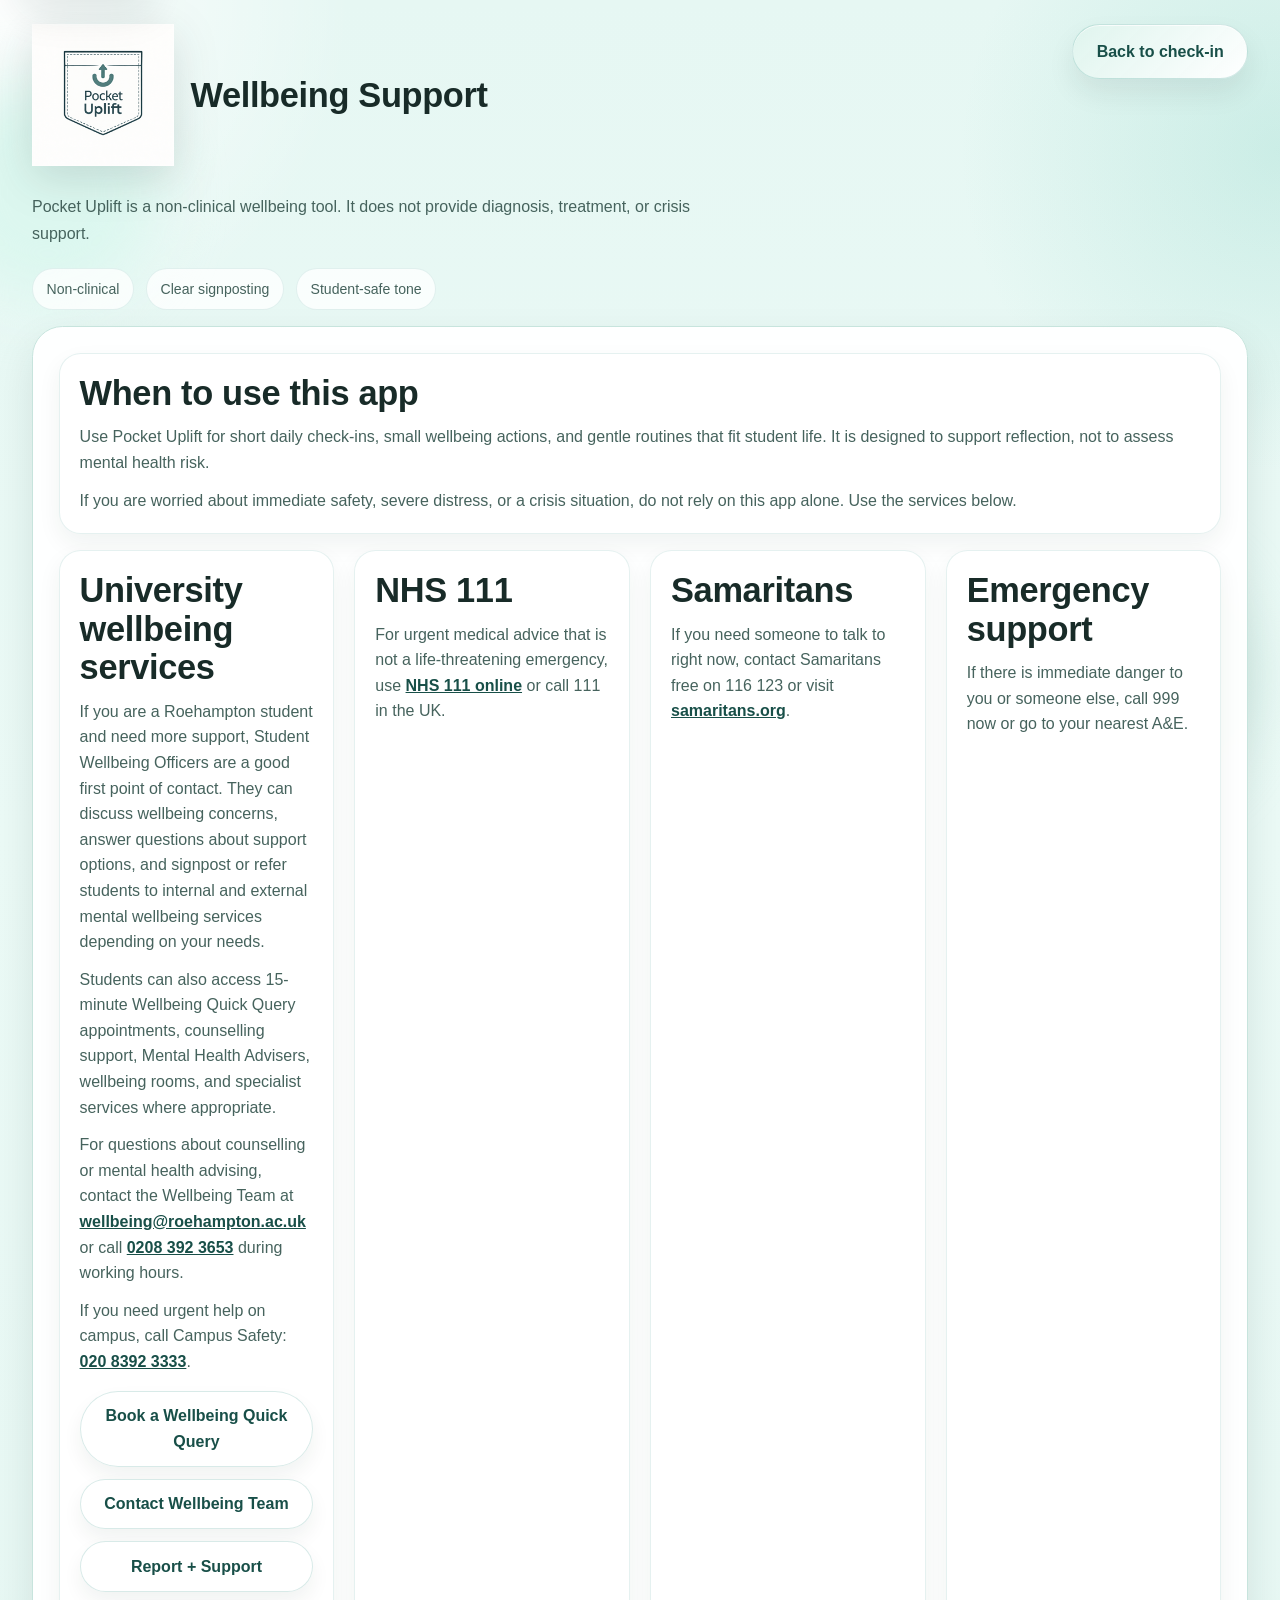
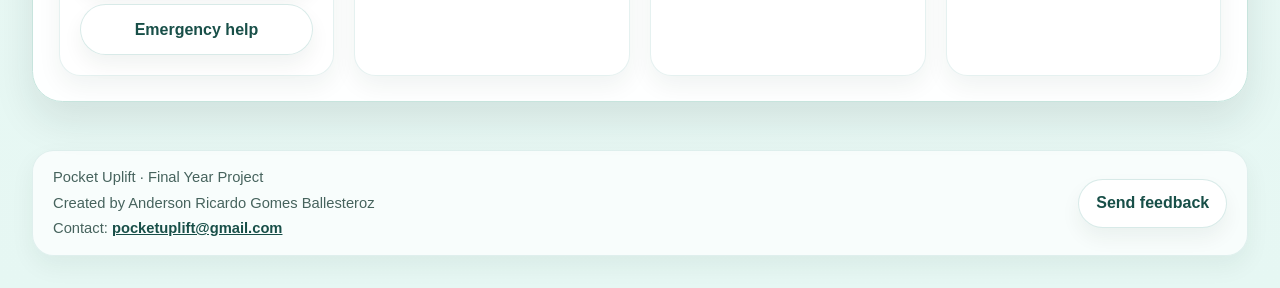
==== app/support.html @ 2a58235d "docs: replace wellbeing placeholder with roehampton support details" ====
<!doctype html>
<html lang="en">
  <head>
    <meta charset="utf-8" />
    <meta name="viewport" content="width=device-width, initial-scale=1" />
    <title>Support | Pocket Uplift</title>
    <link rel="icon" href="assets/icons/icon-192.png" sizes="192x192" />
    <link rel="apple-touch-icon" href="assets/icons/icon-192.png" />
    <link rel="manifest" href="../pwa/manifest.json" />
    <link rel="stylesheet" href="styles.css" />
  </head>
  <body class="support-page app-page">
    <a class="skip-link" href="#main-content">Skip to content</a>

    <header class="site-header site-header--support">
      <div class="header-copy">
        <div class="brand-lockup" aria-label="Pocket Uplift">
          <img
            class="brand-logo"
            src="assets/brand/pocket-uplift-logo.png"
            alt=""
            width="104"
            height="104"
          />
          <h1>Wellbeing Support</h1>
        </div>
        <p class="tagline">
          Pocket Uplift is a non-clinical wellbeing tool. It does not provide diagnosis, treatment,
          or crisis support.
        </p>
        <div class="hero-notes" aria-label="Support principles">
          <span class="hero-pill">Non-clinical</span>
          <span class="hero-pill">Clear signposting</span>
          <span class="hero-pill">Student-safe tone</span>
        </div>
      </div>
      <nav class="header-actions" aria-label="Primary">
        <a class="nav-link" href="index.html">Back to check-in</a>
      </nav>
    </header>

    <main id="main-content" class="page-shell">
      <section class="card support-stack">
        <article class="support-card">
          <h2>When to use this app</h2>
          <p>
            Use Pocket Uplift for short daily check-ins, small wellbeing actions, and gentle
            routines that fit student life. It is designed to support reflection, not to assess
            mental health risk.
          </p>
          <p>
            If you are worried about immediate safety, severe distress, or a crisis situation, do
            not rely on this app alone. Use the services below.
          </p>
        </article>

        <div class="support-layout">
          <article class="support-card">
            <h2>University wellbeing services</h2>
            <p>
              If you are a Roehampton student and need more support, Student Wellbeing Officers are
              a good first point of contact. They can discuss wellbeing concerns, answer questions
              about support options, and signpost or refer students to internal and external mental
              wellbeing services depending on your needs.
            </p>
            <p>
              Students can also access 15-minute Wellbeing Quick Query appointments, counselling
              support, Mental Health Advisers, wellbeing rooms, and specialist services where
              appropriate.
            </p>
            <p>
              For questions about counselling or mental health advising, contact the Wellbeing Team
              at
              <a class="inline-link" href="mailto:wellbeing@roehampton.ac.uk">wellbeing@roehampton.ac.uk</a>
              or call
              <a class="inline-link" href="tel:+442083923653">0208 392 3653</a>
              during working hours.
            </p>
            <p>
              If you need urgent help on campus, call Campus Safety:
              <a class="inline-link" href="tel:+442083923333">020 8392 3333</a>.
            </p>
            <div class="support-actions" aria-label="University wellbeing links">
              <a
                class="support-link"
                href="https://roehamptonprod.sharepoint.com/sites/portal/nest/university-life/Pages/student-support.aspx"
              >
                Book a Wellbeing Quick Query
              </a>
              <a
                class="support-link"
                href="mailto:wellbeing@roehampton.ac.uk?subject=Wellbeing%20support%20enquiry"
              >
                Contact Wellbeing Team
              </a>
              <a class="support-link" href="https://reportandsupport.roehampton.ac.uk/">
                Report + Support
              </a>
              <a class="support-link" href="tel:+442083923333">Emergency help</a>
            </div>
          </article>

          <article class="support-card">
            <h2>NHS 111</h2>
            <p>
              For urgent medical advice that is not a life-threatening emergency, use
              <a class="inline-link" href="https://111.nhs.uk">NHS 111 online</a>
              or call 111 in the UK.
            </p>
          </article>

          <article class="support-card">
            <h2>Samaritans</h2>
            <p>
              If you need someone to talk to right now, contact Samaritans free on 116 123 or visit
              <a class="inline-link" href="https://www.samaritans.org">samaritans.org</a>.
            </p>
          </article>

          <article class="support-card">
            <h2>Emergency support</h2>
            <p>
              If there is immediate danger to you or someone else, call 999 now or go to your
              nearest A&amp;E.
            </p>
          </article>
        </div>
      </section>
    </main>

    <footer class="site-footer page-shell">
      <div class="site-footer__content">
        <div class="site-footer__copy">
          <p>Pocket Uplift · Final Year Project</p>
          <p>Created by Anderson Ricardo Gomes Ballesteroz</p>
          <p>Contact: <a class="inline-link" href="mailto:pocketuplift@gmail.com">pocketuplift@gmail.com</a></p>
        </div>
        <a
          class="footer-link"
          href="mailto:pocketuplift@gmail.com?subject=Pocket%20Uplift%20Feedback"
        >
          Send feedback
        </a>
      </div>
    </footer>

    <script src="storage.js"></script>
    <script>
      (function applyStoredSettings() {
        const settings = window.appStorage.loadSettings();
        document.body.classList.toggle("high-contrast", Boolean(settings.highContrast));
        document.body.classList.toggle("dyslexia-font", Boolean(settings.dyslexiaFont));
      })();
    </script>
  </body>
</html>
---- app/styles.css ----
:root {
  color-scheme: light;
  --color-ink-950: #182b28;
  --color-ink-800: #24403b;
  --color-ink-700: #46635d;
  --color-ink-500: #607771;
  --color-sand-050: #e6f7f3;
  --color-sand-100: #eefbf8;
  --color-sand-200: #dbf1eb;
  --color-sage-100: #f4fcfa;
  --color-sage-200: #dcf3ed;
  --color-sage-300: #c8e7df;
  --color-brand-500: #2a8c80;
  --color-brand-600: #216f65;
  --color-brand-700: #184f48;
  --color-brand-300: #69c8b6;
  --color-contrast: #0d3ca6;
  --color-white: #ffffff;
  --surface-page:
    radial-gradient(circle at 0% 0%, rgba(255, 255, 255, 0.92) 0, transparent 22rem),
    radial-gradient(circle at 100% 8%, rgba(105, 200, 182, 0.22) 0, transparent 20rem),
    linear-gradient(180deg, #e6f7f3 0%, #ebfaf6 44%, #e6f7f3 100%);
  --surface-card: rgba(255, 255, 255, 0.95);
  --surface-card-strong: rgba(255, 255, 255, 1);
  --surface-card-soft: rgba(244, 252, 249, 0.98);
  --surface-accent: linear-gradient(145deg, rgba(232, 249, 244, 0.98), rgba(255, 255, 255, 0.96));
  --border-subtle: #c7e4dd;
  --border-strong: rgba(42, 140, 128, 0.3);
  --shadow-sm: 0 10px 24px rgba(24, 43, 40, 0.06);
  --shadow-md: 0 18px 40px rgba(24, 43, 40, 0.1);
  --shadow-lg: 0 26px 60px rgba(24, 43, 40, 0.14);
  --radius-sm: 1rem;
  --radius-md: 1.35rem;
  --radius-lg: 1.9rem;
  --radius-pill: 999px;
  --space-1: 0.25rem;
  --space-2: 0.5rem;
  --space-3: 0.75rem;
  --space-4: 1rem;
  --space-5: 1.25rem;
  --space-6: 1.5rem;
  --space-7: 1.75rem;
  --space-8: 2rem;
  --space-9: 2.5rem;
  --space-10: 3rem;
  --font-body: "Aptos", "Segoe UI", sans-serif;
  --font-display: "Aptos", "Segoe UI", sans-serif;
  --font-size-body: 1rem;
  --font-size-small: 0.92rem;
  --font-size-label: 0.8rem;
  --line-body: 1.6;
  --container: 76rem;
}

* {
  box-sizing: border-box;
}

html {
  scroll-behavior: smooth;
}

body {
  margin: 0;
  min-height: 100vh;
  color: var(--color-ink-950);
  font-family: var(--font-body);
  font-size: var(--font-size-body);
  line-height: var(--line-body);
  background: var(--surface-page);
  -webkit-font-smoothing: antialiased;
  text-rendering: optimizeLegibility;
}

body::before,
body::after {
  content: "";
  position: fixed;
  inset: auto;
  pointer-events: none;
  z-index: -1;
  border-radius: 999px;
  filter: blur(30px);
}

body::before {
  top: 5rem;
  left: -4rem;
  width: 14rem;
  height: 14rem;
  background: rgba(219, 247, 239, 0.96);
}

body::after {
  right: 2rem;
  bottom: 6rem;
  width: 16rem;
  height: 16rem;
  background: rgba(200, 231, 223, 0.84);
}

body.high-contrast {
  --color-ink-950: #101010;
  --color-ink-800: #202020;
  --color-ink-700: #2f2f2f;
  --color-ink-500: #3f3f3f;
  --color-sand-050: #ffffff;
  --color-sand-100: #ffffff;
  --color-sand-200: #f2f2f2;
  --color-sage-100: #ffffff;
  --color-sage-200: #f4f4f4;
  --color-sage-300: #eaeaea;
  --color-brand-500: #0037b3;
  --color-brand-600: #002a85;
  --color-brand-700: #001c57;
  --surface-page: #ffffff;
  --surface-card: #ffffff;
  --surface-card-strong: #ffffff;
  --surface-card-soft: #ffffff;
  --surface-accent: #ffffff;
  --border-subtle: #131313;
  --border-strong: #131313;
  --shadow-sm: none;
  --shadow-md: none;
  --shadow-lg: none;
}

body.dyslexia-font {
  --font-body: Verdana, Arial, sans-serif;
  --font-display: Verdana, Arial, sans-serif;
}

body.support-page .page-shell {
  max-width: 82rem;
}

a,
button,
input {
  font: inherit;
}

a {
  color: var(--color-brand-700);
}

button {
  cursor: pointer;
}

:focus-visible {
  outline: 3px solid rgba(13, 60, 166, 0.38);
  outline-offset: 3px;
}

.sr-only {
  position: absolute;
  width: 1px;
  height: 1px;
  padding: 0;
  margin: -1px;
  overflow: hidden;
  clip: rect(0, 0, 0, 0);
  white-space: nowrap;
  border: 0;
}

.skip-link {
  position: absolute;
  left: var(--space-4);
  top: -3.5rem;
  padding: 0.8rem 1.1rem;
  border-radius: var(--radius-pill);
  background: var(--surface-card-strong);
  box-shadow: var(--shadow-md);
  z-index: 20;
}

.skip-link:focus {
  top: var(--space-4);
}

.site-header,
.page-shell {
  width: min(calc(100% - 2rem), var(--container));
  margin: 0 auto;
}

.site-header {
  display: grid;
  grid-template-columns: minmax(0, 1.3fr) auto;
  gap: var(--space-8);
  align-items: start;
  padding: var(--space-6) 0 var(--space-4);
}

.site-header--app,
.site-header--support {
  position: relative;
}

.header-copy {
  max-width: 44rem;
}

.brand-lockup {
  display: inline-flex;
  align-items: center;
  gap: var(--space-4);
  margin-bottom: var(--space-3);
}

.brand-logo {
  width: 4.25rem;
  height: 4.25rem;
  flex: 0 0 auto;
  object-fit: contain;
  filter: drop-shadow(0 12px 22px rgba(24, 43, 40, 0.14));
}

.brand-copy {
  display: grid;
  gap: var(--space-1);
}

.brand-name {
  margin: 0;
  color: var(--color-ink-950);
  font-family: var(--font-display);
  font-size: 1.3rem;
  font-weight: 600;
  line-height: 1.05;
  letter-spacing: -0.01em;
}

.header-actions {
  display: flex;
  flex-wrap: wrap;
  gap: var(--space-3);
  justify-content: flex-end;
}

.hero-notes {
  display: flex;
  flex-wrap: wrap;
  gap: var(--space-3);
  margin-top: var(--space-5);
}

.hero-pill {
  display: inline-flex;
  align-items: center;
  min-height: 2.5rem;
  padding: 0.55rem 0.85rem;
  border-radius: var(--radius-pill);
  border: 1px solid rgba(42, 140, 128, 0.12);
  background: rgba(255, 255, 255, 0.76);
  color: var(--color-ink-700);
  font-size: 0.88rem;
  cursor: default;
}

.nav-link,
.button-primary,
.button-secondary,
.feedback-button,
.context-card {
  border-radius: var(--radius-pill);
  transition:
    transform 140ms ease,
    box-shadow 180ms ease,
    border-color 180ms ease,
    background-color 180ms ease,
    color 180ms ease;
}

.nav-link {
  display: inline-flex;
  align-items: center;
  justify-content: center;
  min-height: 3.25rem;
  padding: 0.85rem 1.45rem;
  border: 1px solid rgba(42, 140, 128, 0.2);
  background: linear-gradient(135deg, rgba(223, 244, 237, 0.95), rgba(255, 255, 255, 0.98));
  color: var(--color-brand-700);
  text-decoration: none;
  box-shadow:
    0 14px 28px rgba(24, 43, 40, 0.08),
    inset 0 1px 0 rgba(255, 255, 255, 0.72);
  backdrop-filter: blur(12px);
  font-weight: 600;
  white-space: nowrap;
}

.nav-link:hover {
  border-color: rgba(42, 140, 128, 0.38);
  background: linear-gradient(135deg, rgba(232, 249, 244, 1), rgba(255, 255, 255, 1));
  transform: translateY(-1px);
}

.page-shell {
  padding-bottom: var(--space-10);
}

.site-footer {
  padding-bottom: var(--space-8);
}

.site-footer__content {
  display: flex;
  flex-wrap: wrap;
  align-items: center;
  justify-content: space-between;
  gap: var(--space-4);
  padding: var(--space-4) var(--space-5);
  border: 1px solid rgba(42, 140, 128, 0.12);
  border-radius: var(--radius-md);
  background: rgba(255, 255, 255, 0.72);
  color: var(--color-ink-700);
  box-shadow: var(--shadow-sm);
}

.site-footer__copy {
  display: grid;
  gap: var(--space-1);
}

.site-footer__copy p {
  margin: 0;
  font-size: 0.92rem;
  line-height: 1.45;
}

.footer-link {
  display: inline-flex;
  align-items: center;
  justify-content: center;
  min-height: 2.8rem;
  padding: 0.68rem 1.05rem;
  border: 1px solid rgba(42, 140, 128, 0.18);
  border-radius: var(--radius-pill);
  background: rgba(255, 255, 255, 0.9);
  color: var(--color-brand-700);
  text-decoration: none;
  font-weight: 600;
  box-shadow: 0 10px 20px rgba(24, 43, 40, 0.06);
  transition:
    transform 140ms ease,
    box-shadow 180ms ease,
    border-color 180ms ease,
    background-color 180ms ease;
}

.footer-link:hover {
  transform: translateY(-1px);
  border-color: rgba(42, 140, 128, 0.3);
  background: rgba(255, 255, 255, 0.98);
  box-shadow: 0 12px 24px rgba(24, 43, 40, 0.08);
}

.layout {
  display: grid;
  gap: var(--space-6);
  grid-template-columns: minmax(0, 1.08fr) minmax(22rem, 0.92fr);
  align-items: start;
}

.card {
  position: relative;
  overflow: hidden;
  background: var(--surface-card);
  border: 1px solid var(--border-subtle);
  border-radius: var(--radius-lg);
  box-shadow: var(--shadow-md);
  backdrop-filter: blur(18px);
  padding: 1.6rem;
}

.card::before {
  content: "";
  position: absolute;
  inset: 0 0 auto 0;
  height: 1px;
  background: linear-gradient(90deg, transparent, rgba(255, 255, 255, 0.85), transparent);
}

.card-hero {
  margin-bottom: var(--space-5);
  background: linear-gradient(
      135deg,
      rgba(255, 255, 255, 0.96),
      rgba(242, 252, 249, 0.98)
      ),
    linear-gradient(145deg, rgba(221, 247, 239, 0.98), rgba(255, 255, 255, 0.42));
}

.intro-card {
  display: grid;
  grid-template-columns: minmax(0, 1fr) minmax(16rem, 20rem);
  gap: var(--space-6);
  align-items: center;
}

.card-checkin {
  grid-row: span 2;
  background: linear-gradient(180deg, rgba(255, 255, 255, 0.98), rgba(241, 251, 248, 0.95));
}

.card-results {
  background: linear-gradient(180deg, rgba(255, 255, 255, 0.99), rgba(239, 250, 246, 0.95));
}

.card-progress {
  background: linear-gradient(180deg, rgba(250, 253, 252, 0.98), rgba(236, 248, 244, 0.95));
}

.settings-panel {
  display: grid;
  gap: var(--space-3);
}

.eyebrow,
.section-kicker {
  margin: 0 0 var(--space-3);
  font-size: 0.76rem;
  font-weight: 700;
  letter-spacing: 0.14em;
  text-transform: uppercase;
  color: var(--color-ink-500);
}

.brand-copy .eyebrow {
  margin-bottom: 0;
}

h1,
h2,
h3 {
  margin: 0;
  color: var(--color-ink-950);
  font-family: var(--font-display);
  font-weight: 600;
  letter-spacing: -0.01em;
}

h1 {
  max-width: 13ch;
  font-size: clamp(2.45rem, 5vw, 4.4rem);
  line-height: 1.02;
}

.site-header--app .brand-lockup {
  display: grid;
  grid-template-columns: auto minmax(0, 1fr);
  align-items: center;
  gap: var(--space-4);
  max-width: 40rem;
}

.site-header--support .brand-lockup {
  display: inline-flex;
  align-items: center;
  gap: var(--space-4);
}

.site-header--app .brand-logo {
  width: clamp(7.3rem, 12.5vw, 9.1rem);
  height: clamp(7.3rem, 12.5vw, 9.1rem);
}

.site-header--support .brand-logo {
  width: clamp(7.1rem, 12vw, 8.9rem);
  height: clamp(7.1rem, 12vw, 8.9rem);
}

.site-header--support h1 {
  max-width: none;
  font-size: clamp(1.55rem, 2.8vw, 2.15rem);
  line-height: 1.12;
  white-space: nowrap;
}

.site-header--app .header-title {
  max-width: 17ch;
  font-family: var(--font-body);
  font-size: clamp(1.35rem, 2.2vw, 1.9rem);
  font-weight: 600;
  line-height: 1.16;
  letter-spacing: -0.01em;
}

h2 {
  font-size: clamp(1.55rem, 2.8vw, 2.15rem);
  line-height: 1.12;
}

h3 {
  font-size: 1.08rem;
  line-height: 1.2;
}

.tagline,
.muted {
  color: var(--color-ink-700);
}

.tagline {
  max-width: 44rem;
  margin: var(--space-4) 0 0;
  font-size: 1rem;
  line-height: 1.68;
}

.compact {
  margin: 0;
}

.stack {
  display: grid;
  gap: var(--space-6);
}

.slider-group {
  display: grid;
  gap: var(--space-3);
}

.label-row {
  display: flex;
  justify-content: space-between;
  align-items: center;
  gap: var(--space-4);
}

.label-row label,
.context-fieldset legend {
  font-weight: 700;
  color: var(--color-ink-950);
}

output {
  min-width: 2.75rem;
  padding: 0.32rem 0.7rem;
  border-radius: var(--radius-pill);
  background: linear-gradient(180deg, rgba(220, 247, 239, 0.95), rgba(255, 255, 255, 0.98));
  border: 1px solid rgba(42, 140, 128, 0.16);
  color: var(--color-brand-700);
  font-weight: 700;
  text-align: center;
  box-shadow: inset 0 1px 0 rgba(255, 255, 255, 0.6);
}

input[type="range"] {
  width: 100%;
  accent-color: var(--color-brand-500);
  appearance: none;
  height: 0.55rem;
  border-radius: var(--radius-pill);
  background: linear-gradient(90deg, rgba(107, 200, 182, 0.35), rgba(42, 140, 128, 0.75));
  box-shadow: inset 0 1px 2px rgba(24, 43, 40, 0.12);
}

input[type="range"]::-webkit-slider-thumb {
  appearance: none;
  width: 1.2rem;
  height: 1.2rem;
  border-radius: 50%;
  border: 2px solid rgba(255, 255, 255, 0.95);
  background: linear-gradient(135deg, var(--color-brand-300), var(--color-brand-600));
  box-shadow: 0 6px 12px rgba(24, 43, 40, 0.18);
}

input[type="range"]::-moz-range-thumb {
  width: 1.2rem;
  height: 1.2rem;
  border-radius: 50%;
  border: 2px solid rgba(255, 255, 255, 0.95);
  background: linear-gradient(135deg, var(--color-brand-300), var(--color-brand-600));
  box-shadow: 0 6px 12px rgba(24, 43, 40, 0.18);
}

input[type="range"]::-moz-range-track {
  height: 0.55rem;
  border-radius: var(--radius-pill);
  background: linear-gradient(90deg, rgba(107, 200, 182, 0.35), rgba(42, 140, 128, 0.75));
}

.slider-scale {
  display: flex;
  justify-content: space-between;
  font-size: 0.82rem;
  color: var(--color-ink-500);
}

.context-fieldset {
  border: 0;
  margin: 0;
  padding: 0;
}

.context-grid {
  display: grid;
  grid-template-columns: repeat(auto-fit, minmax(13rem, 1fr));
  gap: var(--space-3);
  margin-top: var(--space-4);
}

.context-option {
  position: relative;
  display: block;
}

.context-input {
  position: absolute;
  opacity: 0;
  pointer-events: none;
}

.context-card,
.feedback-button {
  display: inline-flex;
  flex-direction: column;
  align-items: flex-start;
  justify-content: flex-start;
  min-height: 2.85rem;
  width: 100%;
  padding: 1rem 1.05rem;
  border: 1px solid rgba(42, 140, 128, 0.14);
  background: rgba(255, 255, 255, 0.9);
  color: var(--color-ink-950);
  box-shadow:
    inset 0 1px 0 rgba(255, 255, 255, 0.65),
    0 8px 18px rgba(24, 43, 40, 0.04);
}

.feedback-button {
  flex-direction: row;
  align-items: center;
  justify-content: center;
  width: auto;
  min-height: 2.85rem;
  padding: 0.72rem 1.05rem;
}

.context-card:hover,
.feedback-button:hover,
.button-secondary:hover {
  border-color: rgba(47, 143, 131, 0.34);
  background: rgba(255, 255, 255, 0.98);
  transform: translateY(-1px);
}

.context-card strong {
  color: var(--color-ink-950);
  font-size: 0.98rem;
  font-weight: 700;
  line-height: 1.2;
}

.context-card span {
  margin-top: var(--space-2);
  color: var(--color-ink-700);
  font-size: 0.9rem;
  line-height: 1.45;
}

.context-input:checked + .context-card,
.feedback-button.is-active {
  background: linear-gradient(135deg, rgba(42, 140, 128, 0.96), rgba(24, 79, 72, 0.98));
  color: var(--color-white);
  border-color: transparent;
  box-shadow: 0 14px 28px rgba(33, 111, 101, 0.24);
}

.context-input:checked + .context-card strong,
.context-input:checked + .context-card span {
  color: var(--color-white);
}

.context-input:focus-visible + .context-card {
  outline: 3px solid rgba(13, 60, 166, 0.38);
  outline-offset: 3px;
}

.button-row {
  display: flex;
  flex-wrap: wrap;
  gap: var(--space-3);
}

.button-primary,
.button-secondary {
  min-height: 3.15rem;
  padding: 0.8rem 1.2rem;
  border: 1px solid transparent;
  font-weight: 700;
}

.button-primary {
  background: linear-gradient(135deg, var(--color-brand-500), var(--color-brand-700));
  color: var(--color-white);
  box-shadow: 0 18px 32px rgba(24, 79, 72, 0.24);
}

.button-primary:hover {
  transform: translateY(-1px);
  box-shadow: 0 22px 40px rgba(24, 79, 72, 0.28);
}

.button-secondary {
  background: rgba(255, 255, 255, 0.92);
  color: var(--color-ink-950);
  border-color: rgba(42, 140, 128, 0.16);
}

.toggle {
  display: flex;
  align-items: center;
  gap: var(--space-3);
  min-height: 3.1rem;
  padding: 0.8rem 1rem;
  border-radius: var(--radius-md);
  border: 1px solid rgba(42, 140, 128, 0.14);
  background: rgba(255, 255, 255, 0.92);
  box-shadow: var(--shadow-sm);
}

.toggle input {
  inline-size: 1.1rem;
  block-size: 1.1rem;
  accent-color: var(--color-brand-500);
}

.section-heading {
  display: flex;
  justify-content: space-between;
  gap: var(--space-4);
  align-items: flex-start;
  margin-bottom: var(--space-5);
}

.section-subcopy {
  margin-top: var(--space-2);
  font-size: 0.94rem;
  line-height: 1.5;
}

.results-stack,
.progress-stack,
.support-stack {
  display: grid;
  gap: var(--space-4);
}

.result-card,
.info-tile,
.support-card {
  background: var(--surface-card-strong);
  border: 1px solid rgba(42, 140, 128, 0.12);
  border-radius: var(--radius-md);
  padding: var(--space-5);
  box-shadow: var(--shadow-sm);
}

.result-card {
  display: grid;
  gap: var(--space-3);
  background:
    radial-gradient(circle at top right, rgba(221, 247, 239, 0.82), transparent 11rem),
    linear-gradient(180deg, rgba(255, 255, 255, 1), rgba(242, 251, 248, 0.98));
  border-color: rgba(42, 140, 128, 0.16);
  box-shadow:
    0 16px 34px rgba(24, 43, 40, 0.08),
    inset 0 1px 0 rgba(255, 255, 255, 0.7);
}

.result-header,
.info-header {
  display: flex;
  justify-content: space-between;
  gap: var(--space-4);
  align-items: flex-start;
}

.result-header .muted {
  margin-top: var(--space-2);
  font-size: 0.84rem;
  letter-spacing: 0.06em;
  text-transform: uppercase;
  color: var(--color-ink-500);
}

.duration-pill,
.metric-value {
  display: inline-flex;
  align-items: center;
  justify-content: center;
  min-width: 4.1rem;
  padding: 0.4rem 0.7rem;
  border-radius: var(--radius-pill);
  background: rgba(221, 244, 238, 0.72);
  border: 1px solid rgba(42, 140, 128, 0.12);
  color: var(--color-brand-700);
  font-weight: 700;
  box-shadow: none;
}

.badge-row {
  display: flex;
  flex-wrap: wrap;
  gap: var(--space-2);
  margin-top: 0;
}

.badge {
  display: inline-flex;
  align-items: center;
  min-height: 2rem;
  padding: 0.3rem 0.62rem;
  border-radius: var(--radius-pill);
  background: rgba(221, 244, 238, 0.74);
  border: 1px solid rgba(42, 140, 128, 0.12);
  color: var(--color-brand-700);
  font-size: 0.77rem;
  font-weight: 600;
  letter-spacing: 0.02em;
  box-shadow: none;
  cursor: default;
}

.result-reason,
.result-note,
.support-card p,
.metric-note {
  margin: var(--space-3) 0 0;
  color: var(--color-ink-700);
}

.result-reason,
.result-note {
  line-height: 1.6;
}

.result-reason strong,
.result-note strong {
  display: inline-block;
  margin-right: 0.25rem;
  color: var(--color-ink-950);
  font-weight: 700;
}

.feedback-row {
  display: flex;
  flex-wrap: wrap;
  gap: var(--space-3);
  margin-top: var(--space-4);
}

.status-text {
  min-height: 1.6rem;
  margin: 0;
  color: var(--color-brand-600);
  font-size: 0.92rem;
  font-weight: 600;
}

.empty-state {
  margin: 0;
  padding: var(--space-5);
  border: 1px dashed rgba(42, 140, 128, 0.24);
  border-radius: var(--radius-md);
  background: rgba(248, 253, 251, 0.96);
  color: var(--color-ink-800);
}

.progress-grid {
  display: grid;
  gap: var(--space-4);
  grid-template-columns: repeat(auto-fit, minmax(12rem, 1fr));
}

.trend-row,
.history-list {
  display: grid;
  gap: var(--space-3);
}

.trend-bar {
  display: grid;
  grid-template-columns: 3.5rem 1fr auto;
  gap: var(--space-3);
  align-items: center;
}

.trend-track {
  height: 0.72rem;
  border-radius: var(--radius-pill);
  background: rgba(207, 231, 225, 0.95);
  overflow: hidden;
}

.trend-fill {
  display: block;
  height: 100%;
  border-radius: inherit;
  background: linear-gradient(90deg, var(--color-brand-300) 0%, var(--color-brand-500) 100%);
}

.history-item {
  display: flex;
  justify-content: space-between;
  gap: var(--space-4);
  padding: 0.9rem 1rem;
  border-radius: var(--radius-md);
  background: rgba(255, 255, 255, 0.88);
  border: 1px solid rgba(42, 140, 128, 0.1);
}

.history-item .muted {
  margin-top: var(--space-2);
  font-size: 0.92rem;
}

.support-layout {
  display: grid;
  gap: var(--space-5);
  grid-template-columns: repeat(auto-fit, minmax(17rem, 1fr));
}

.support-card {
  min-height: 100%;
}

.support-list {
  margin: var(--space-4) 0 0;
  padding-left: 1.1rem;
  color: var(--color-ink-700);
}

.support-list li + li {
  margin-top: var(--space-2);
}

.support-actions {
  display: grid;
  grid-template-columns: repeat(auto-fit, minmax(12.5rem, 1fr));
  gap: var(--space-3);
  margin-top: var(--space-4);
}

.support-link {
  display: inline-flex;
  align-items: center;
  justify-content: center;
  min-height: 2.9rem;
  padding: 0.72rem 1rem;
  border: 1px solid rgba(42, 140, 128, 0.18);
  border-radius: var(--radius-pill);
  background: rgba(255, 255, 255, 0.92);
  color: var(--color-brand-700);
  text-decoration: none;
  font-weight: 600;
  text-align: center;
  box-shadow: 0 10px 20px rgba(24, 43, 40, 0.06);
  transition:
    transform 140ms ease,
    box-shadow 180ms ease,
    border-color 180ms ease,
    background-color 180ms ease;
}

.support-link:hover {
  transform: translateY(-1px);
  border-color: rgba(42, 140, 128, 0.3);
  background: rgba(255, 255, 255, 0.98);
  box-shadow: 0 12px 24px rgba(24, 43, 40, 0.08);
}

.inline-link {
  font-weight: 700;
}

@media (max-width: 1100px) {
  .layout {
    grid-template-columns: minmax(0, 1fr) minmax(20rem, 0.92fr);
  }

  .intro-card {
    grid-template-columns: 1fr;
  }
}

@media (max-width: 920px) {
  .site-header {
    grid-template-columns: 1fr;
  }

  .header-actions {
    justify-content: flex-start;
  }

  .layout {
    grid-template-columns: 1fr;
  }

  .card-checkin {
    grid-row: auto;
  }
}

@media (max-width: 640px) {
  .site-header,
  .page-shell {
    width: min(calc(100% - 1.25rem), var(--container));
  }

  .site-footer {
    padding-bottom: var(--space-6);
  }

  .site-footer__content {
    align-items: flex-start;
    padding: var(--space-4);
  }

  .footer-link {
    width: 100%;
  }

  .support-actions {
    grid-template-columns: 1fr;
  }

  .site-header {
    padding-top: var(--space-4);
    padding-bottom: var(--space-2);
    gap: var(--space-4);
  }

  h1 {
    font-size: clamp(2.2rem, 10vw, 3.1rem);
  }

  .site-header--app .brand-lockup {
    grid-template-columns: auto 1fr;
    gap: var(--space-2);
    max-width: 100%;
    margin-bottom: var(--space-2);
  }

  .site-header--support .brand-lockup {
    gap: var(--space-2);
    margin-bottom: var(--space-2);
  }

  .site-header--support h1 {
    font-size: clamp(1.55rem, 6vw, 2rem);
    white-space: normal;
  }

  .brand-logo {
    width: 4rem;
    height: 4rem;
  }

  .site-header--app .header-title {
    font-size: 0.98rem;
    line-height: 1.2;
    max-width: 18ch;
  }

  .brand-name {
    font-size: 1.15rem;
  }

  .card-hero {
    margin-bottom: var(--space-3);
  }

  .intro-card {
    gap: var(--space-4);
  }

  .card {
    padding: var(--space-4);
    border-radius: var(--radius-md);
  }

  .hero-notes,
  .feedback-row,
  .button-row {
    gap: var(--space-2);
  }

  .hero-notes {
    margin-top: var(--space-3);
  }

  .hero-pill {
    min-height: 2.2rem;
    padding: 0.44rem 0.72rem;
    font-size: 0.82rem;
  }

  .context-grid {
    grid-template-columns: 1fr;
    gap: var(--space-2);
  }

  .button-primary,
  .button-secondary,
  .feedback-button {
    width: 100%;
  }

  .nav-link {
    width: 100%;
  }

  .result-header,
  .info-header,
  .history-item {
    flex-direction: column;
  }

  .trend-bar {
    grid-template-columns: 1fr;
  }

  .duration-pill,
  .metric-value {
    align-self: flex-start;
  }

  .result-card {
    gap: var(--space-2);
    padding: var(--space-4);
  }

  .result-header .muted {
    margin-top: 0.35rem;
    font-size: 0.8rem;
  }

  .duration-pill {
    min-width: 0;
    padding: 0.34rem 0.62rem;
    font-size: 0.8rem;
  }

  .badge-row {
    gap: 0.38rem;
  }

  .badge {
    min-height: 1.75rem;
    padding: 0.22rem 0.54rem;
    font-size: 0.72rem;
    letter-spacing: 0.01em;
  }

  .result-reason,
  .result-note {
    margin-top: var(--space-2);
    font-size: 0.95rem;
    line-height: 1.55;
  }

  .feedback-row {
    margin-top: var(--space-3);
  }

  .feedback-button {
    min-height: 3rem;
    padding: 0.7rem 0.95rem;
  }
}
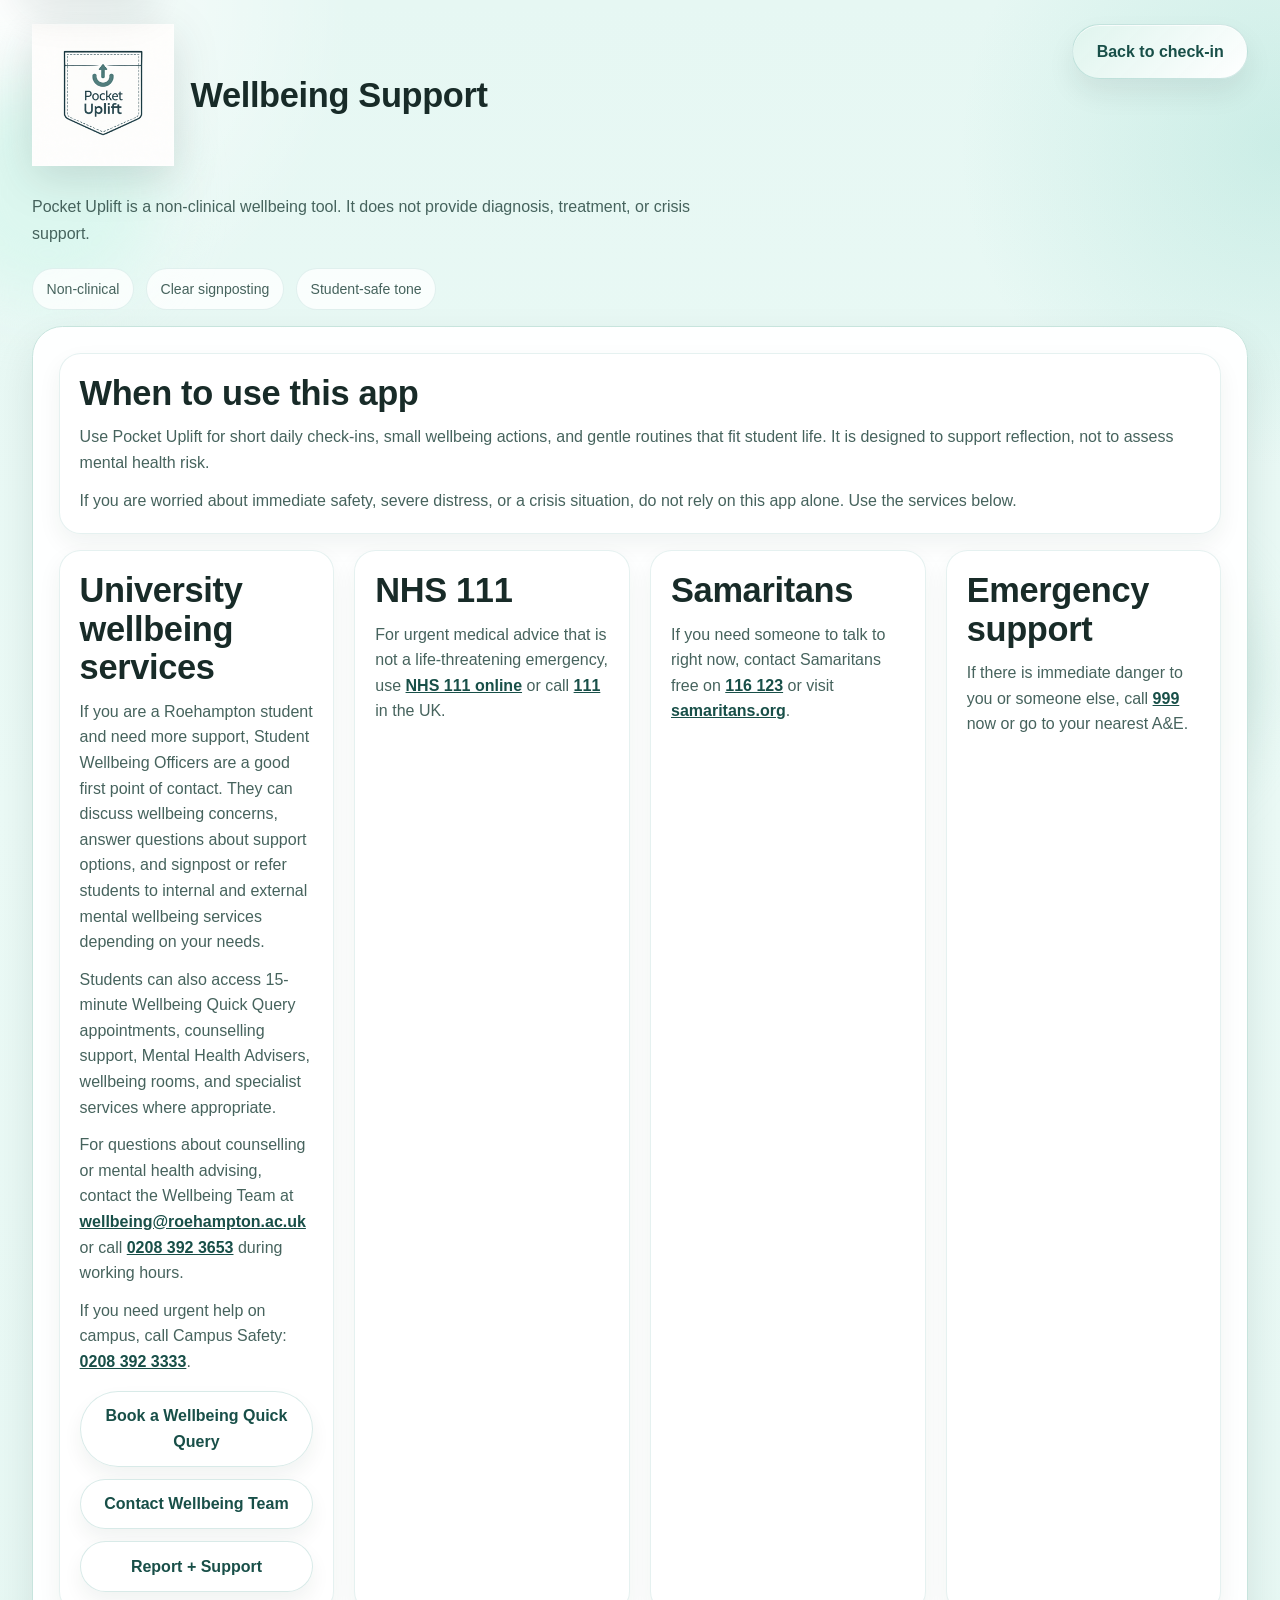
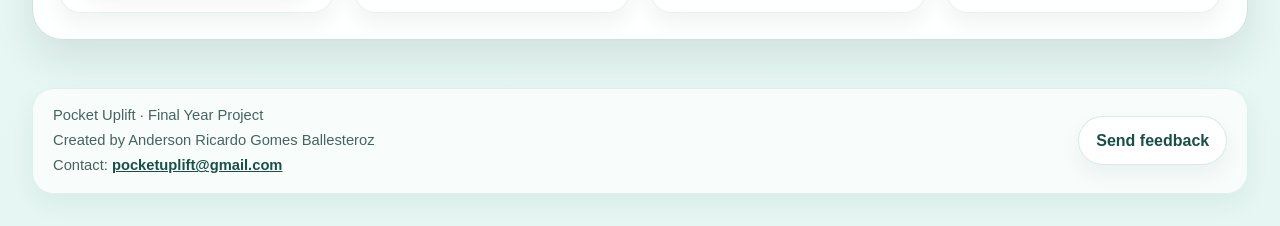
==== commit 7e85fa99: "fix: improve support contact usability" ====
--- a/app/support.html
+++ b/app/support.html
@@ -78,7 +78,7 @@
             </p>
             <p>
               If you need urgent help on campus, call Campus Safety:
-              <a class="inline-link" href="tel:+442083923333">020 8392 3333</a>.
+              <a class="inline-link" href="tel:+442083923333">0208 392 3333</a>.
             </p>
             <div class="support-actions" aria-label="University wellbeing links">
               <a
@@ -96,7 +96,6 @@
               <a class="support-link" href="https://reportandsupport.roehampton.ac.uk/">
                 Report + Support
               </a>
-              <a class="support-link" href="tel:+442083923333">Emergency help</a>
             </div>
           </article>
 
@@ -105,14 +104,16 @@
             <p>
               For urgent medical advice that is not a life-threatening emergency, use
               <a class="inline-link" href="https://111.nhs.uk">NHS 111 online</a>
-              or call 111 in the UK.
+              or call <a class="inline-link" href="tel:111">111</a> in the UK.
             </p>
           </article>
 
           <article class="support-card">
             <h2>Samaritans</h2>
             <p>
-              If you need someone to talk to right now, contact Samaritans free on 116 123 or visit
+              If you need someone to talk to right now, contact Samaritans free on
+              <a class="inline-link" href="tel:116123">116 123</a>
+              or visit
               <a class="inline-link" href="https://www.samaritans.org">samaritans.org</a>.
             </p>
           </article>
@@ -120,7 +121,9 @@
           <article class="support-card">
             <h2>Emergency support</h2>
             <p>
-              If there is immediate danger to you or someone else, call 999 now or go to your
+              If there is immediate danger to you or someone else, call
+              <a class="inline-link" href="tel:999">999</a>
+              now or go to your
               nearest A&amp;E.
             </p>
           </article>
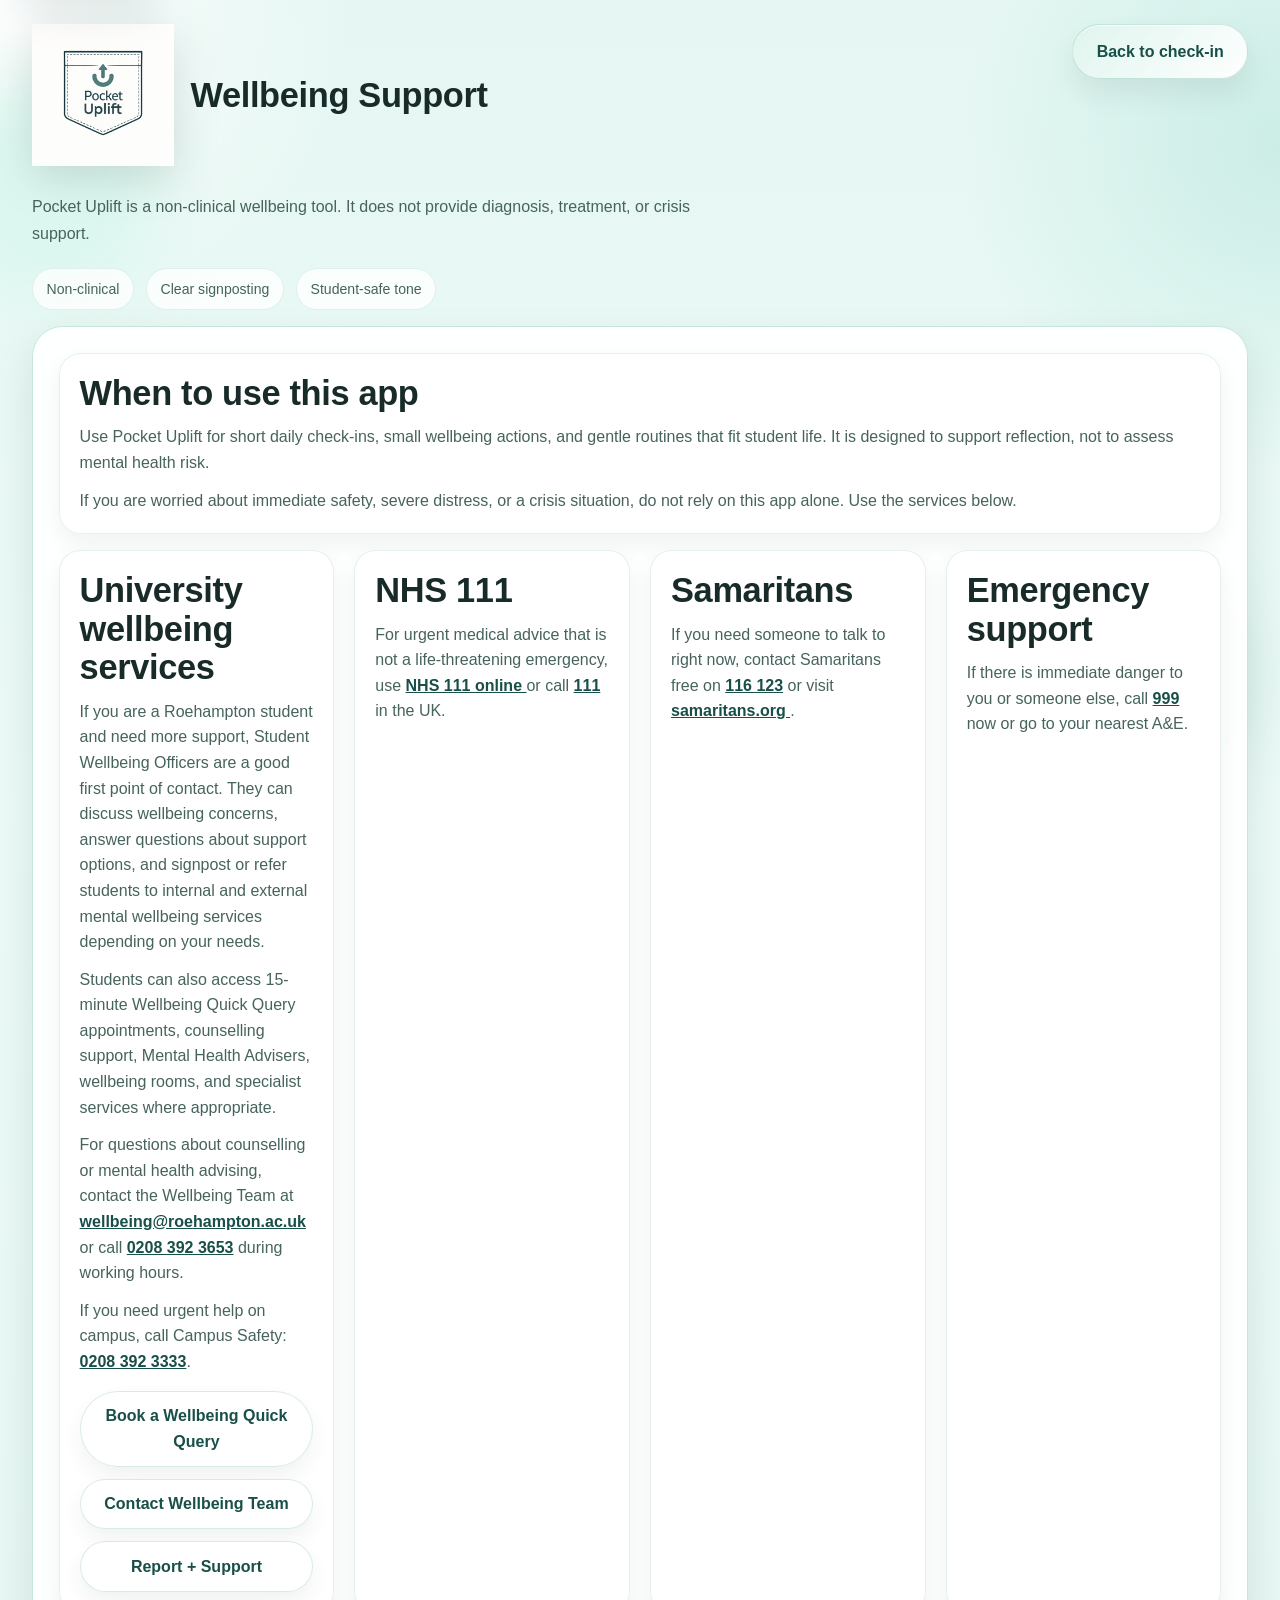
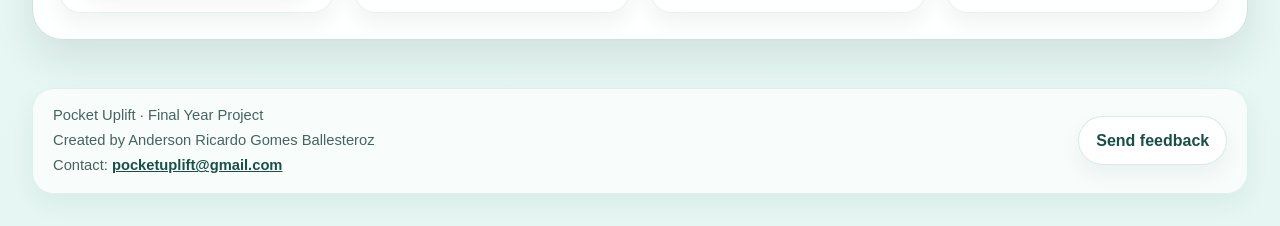
==== commit f54291f6: "fix: open external support links in new tab" ====
--- a/app/support.html
+++ b/app/support.html
@@ -84,6 +84,8 @@
               <a
                 class="support-link"
                 href="https://roehamptonprod.sharepoint.com/sites/portal/nest/university-life/Pages/student-support.aspx"
+                target="_blank"
+                rel="noopener noreferrer"
               >
                 Book a Wellbeing Quick Query
               </a>
@@ -93,7 +95,12 @@
               >
                 Contact Wellbeing Team
               </a>
-              <a class="support-link" href="https://reportandsupport.roehampton.ac.uk/">
+              <a
+                class="support-link"
+                href="https://reportandsupport.roehampton.ac.uk/"
+                target="_blank"
+                rel="noopener noreferrer"
+              >
                 Report + Support
               </a>
             </div>
@@ -103,7 +110,14 @@
             <h2>NHS 111</h2>
             <p>
               For urgent medical advice that is not a life-threatening emergency, use
-              <a class="inline-link" href="https://111.nhs.uk">NHS 111 online</a>
+              <a
+                class="inline-link"
+                href="https://111.nhs.uk"
+                target="_blank"
+                rel="noopener noreferrer"
+              >
+                NHS 111 online
+              </a>
               or call <a class="inline-link" href="tel:111">111</a> in the UK.
             </p>
           </article>
@@ -114,7 +128,14 @@
               If you need someone to talk to right now, contact Samaritans free on
               <a class="inline-link" href="tel:116123">116 123</a>
               or visit
-              <a class="inline-link" href="https://www.samaritans.org">samaritans.org</a>.
+              <a
+                class="inline-link"
+                href="https://www.samaritans.org"
+                target="_blank"
+                rel="noopener noreferrer"
+              >
+                samaritans.org
+              </a>.
             </p>
           </article>
 
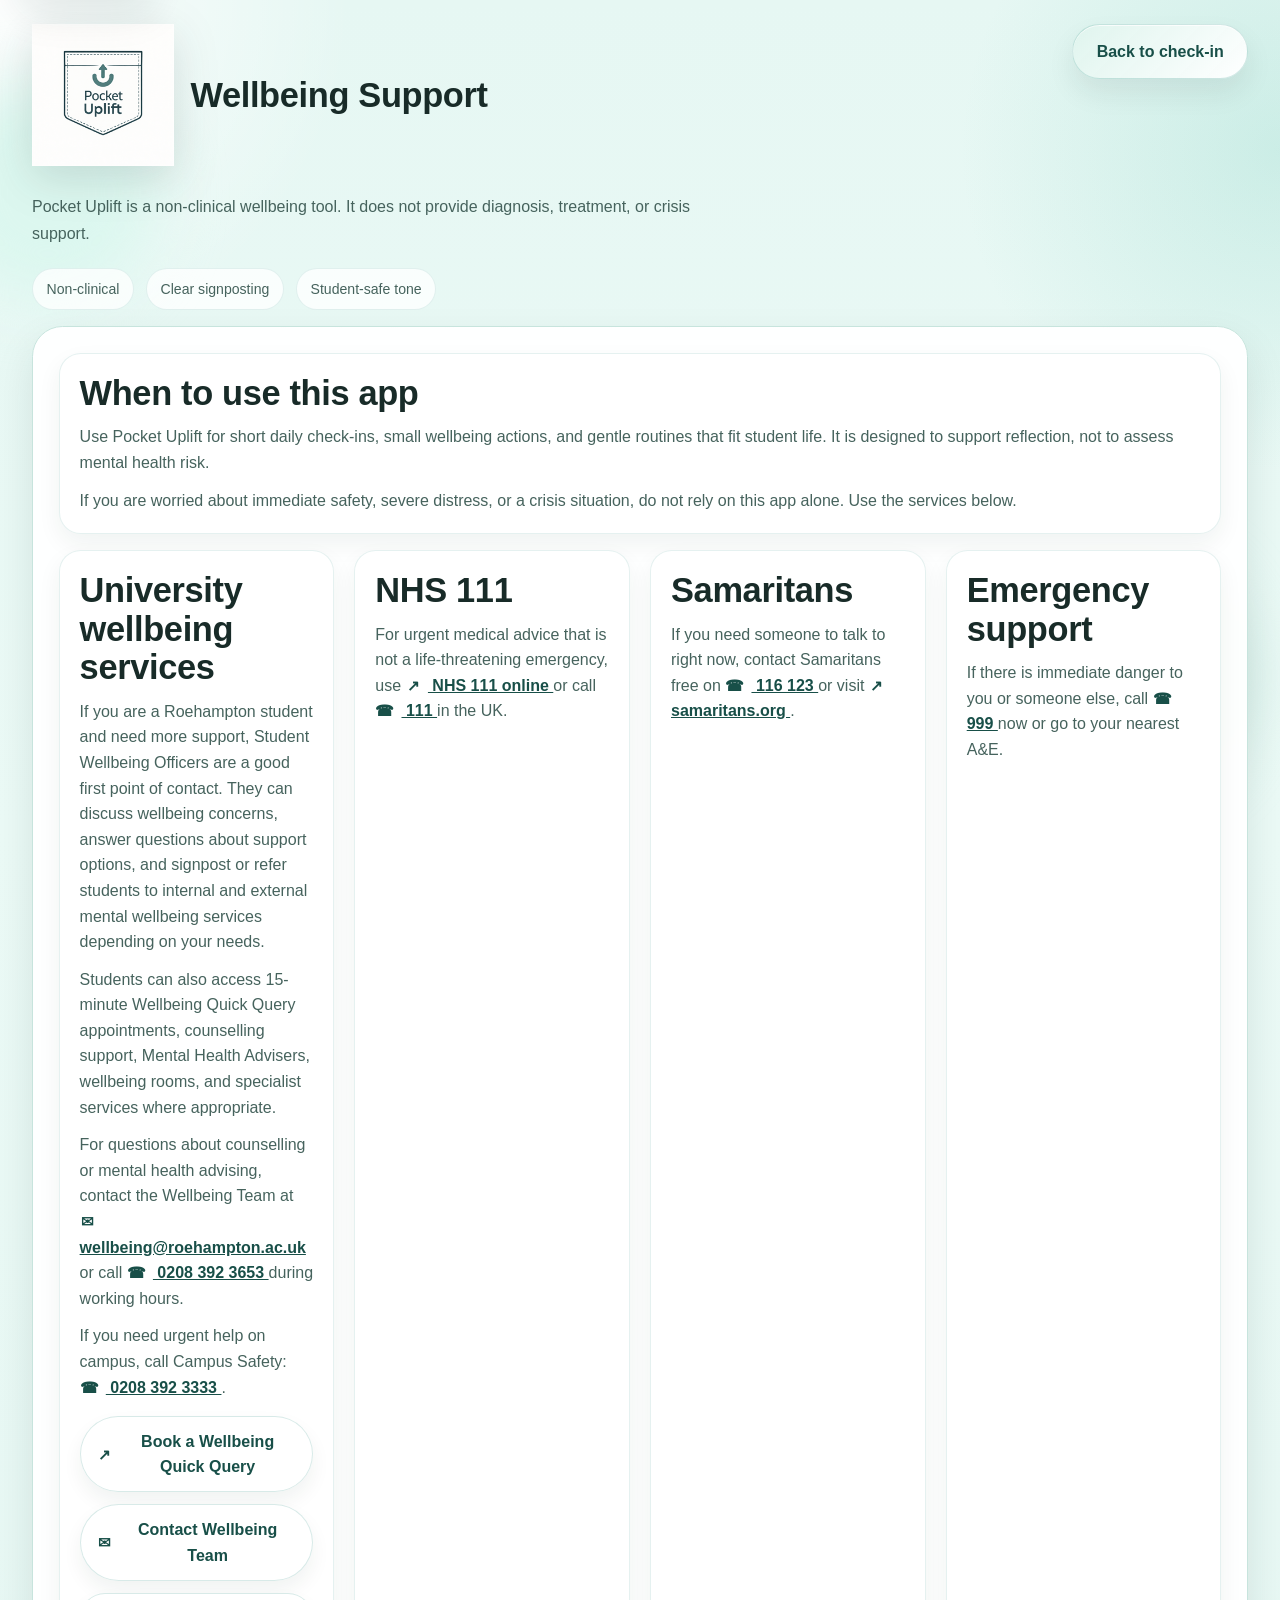
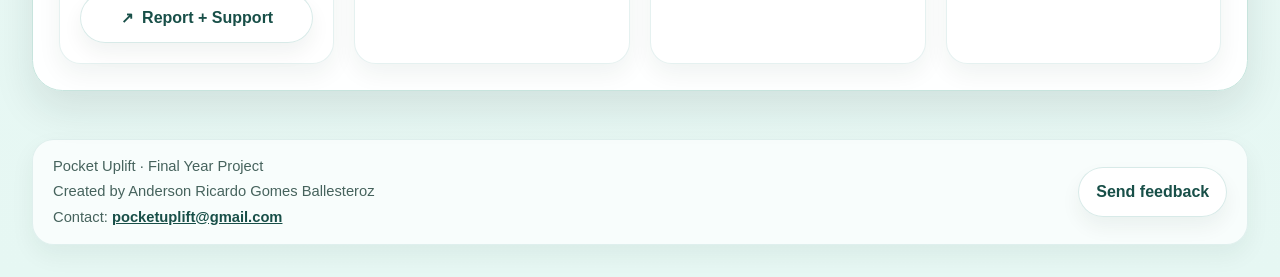
==== commit d2e99655: "feat: add support action icons" ====
--- a/app/support.html
+++ b/app/support.html
@@ -71,14 +71,23 @@
             <p>
               For questions about counselling or mental health advising, contact the Wellbeing Team
               at
-              <a class="inline-link" href="mailto:wellbeing@roehampton.ac.uk">wellbeing@roehampton.ac.uk</a>
+              <a class="inline-link" href="mailto:wellbeing@roehampton.ac.uk">
+                <span class="link-icon" aria-hidden="true">✉</span>
+                wellbeing@roehampton.ac.uk
+              </a>
               or call
-              <a class="inline-link" href="tel:+442083923653">0208 392 3653</a>
+              <a class="inline-link" href="tel:+442083923653">
+                <span class="link-icon" aria-hidden="true">☎</span>
+                0208 392 3653
+              </a>
               during working hours.
             </p>
             <p>
               If you need urgent help on campus, call Campus Safety:
-              <a class="inline-link" href="tel:+442083923333">0208 392 3333</a>.
+              <a class="inline-link" href="tel:+442083923333">
+                <span class="link-icon" aria-hidden="true">☎</span>
+                0208 392 3333
+              </a>.
             </p>
             <div class="support-actions" aria-label="University wellbeing links">
               <a
@@ -87,12 +96,14 @@
                 target="_blank"
                 rel="noopener noreferrer"
               >
+                <span class="link-icon" aria-hidden="true">↗</span>
                 Book a Wellbeing Quick Query
               </a>
               <a
                 class="support-link"
                 href="mailto:wellbeing@roehampton.ac.uk?subject=Wellbeing%20support%20enquiry"
               >
+                <span class="link-icon" aria-hidden="true">✉</span>
                 Contact Wellbeing Team
               </a>
               <a
@@ -101,6 +112,7 @@
                 target="_blank"
                 rel="noopener noreferrer"
               >
+                <span class="link-icon" aria-hidden="true">↗</span>
                 Report + Support
               </a>
             </div>
@@ -116,9 +128,15 @@
                 target="_blank"
                 rel="noopener noreferrer"
               >
+                <span class="link-icon" aria-hidden="true">↗</span>
                 NHS 111 online
               </a>
-              or call <a class="inline-link" href="tel:111">111</a> in the UK.
+              or call
+              <a class="inline-link" href="tel:111">
+                <span class="link-icon" aria-hidden="true">☎</span>
+                111
+              </a>
+              in the UK.
             </p>
           </article>
 
@@ -126,7 +144,10 @@
             <h2>Samaritans</h2>
             <p>
               If you need someone to talk to right now, contact Samaritans free on
-              <a class="inline-link" href="tel:116123">116 123</a>
+              <a class="inline-link" href="tel:116123">
+                <span class="link-icon" aria-hidden="true">☎</span>
+                116 123
+              </a>
               or visit
               <a
                 class="inline-link"
@@ -134,6 +155,7 @@
                 target="_blank"
                 rel="noopener noreferrer"
               >
+                <span class="link-icon" aria-hidden="true">↗</span>
                 samaritans.org
               </a>.
             </p>
@@ -143,7 +165,10 @@
             <h2>Emergency support</h2>
             <p>
               If there is immediate danger to you or someone else, call
-              <a class="inline-link" href="tel:999">999</a>
+              <a class="inline-link" href="tel:999">
+                <span class="link-icon" aria-hidden="true">☎</span>
+                999
+              </a>
               now or go to your
               nearest A&amp;E.
             </p>
--- a/app/styles.css
+++ b/app/styles.css
@@ -306,6 +306,31 @@
   padding-bottom: var(--space-8);
 }
 
+.support-cta {
+  padding-bottom: var(--space-5);
+}
+
+.support-cta__card {
+  display: flex;
+  align-items: center;
+  justify-content: space-between;
+  gap: var(--space-5);
+  padding: var(--space-5);
+  background:
+    radial-gradient(circle at top right, rgba(221, 247, 239, 0.72), transparent 10rem),
+    linear-gradient(180deg, rgba(255, 255, 255, 0.98), rgba(242, 251, 248, 0.94));
+  border-color: rgba(42, 140, 128, 0.14);
+}
+
+.support-cta__text {
+  margin-top: var(--space-2);
+  max-width: 42rem;
+}
+
+.support-cta__link {
+  flex: 0 0 auto;
+}
+
 .site-footer__content {
   display: flex;
   flex-wrap: wrap;
@@ -969,6 +994,16 @@
     background-color 180ms ease;
 }
 
+.link-icon {
+  display: inline-flex;
+  align-items: center;
+  justify-content: center;
+  min-width: 1em;
+  margin-right: 0.45rem;
+  line-height: 1;
+  font-size: 0.95em;
+}
+
 .support-link:hover {
   transform: translateY(-1px);
   border-color: rgba(42, 140, 128, 0.3);
@@ -1018,6 +1053,21 @@
     padding-bottom: var(--space-6);
   }
 
+  .support-cta {
+    padding-bottom: var(--space-4);
+  }
+
+  .support-cta__card {
+    align-items: flex-start;
+    flex-direction: column;
+    gap: var(--space-4);
+    padding: var(--space-4);
+  }
+
+  .support-cta__link {
+    width: 100%;
+  }
+
   .site-footer__content {
     align-items: flex-start;
     padding: var(--space-4);
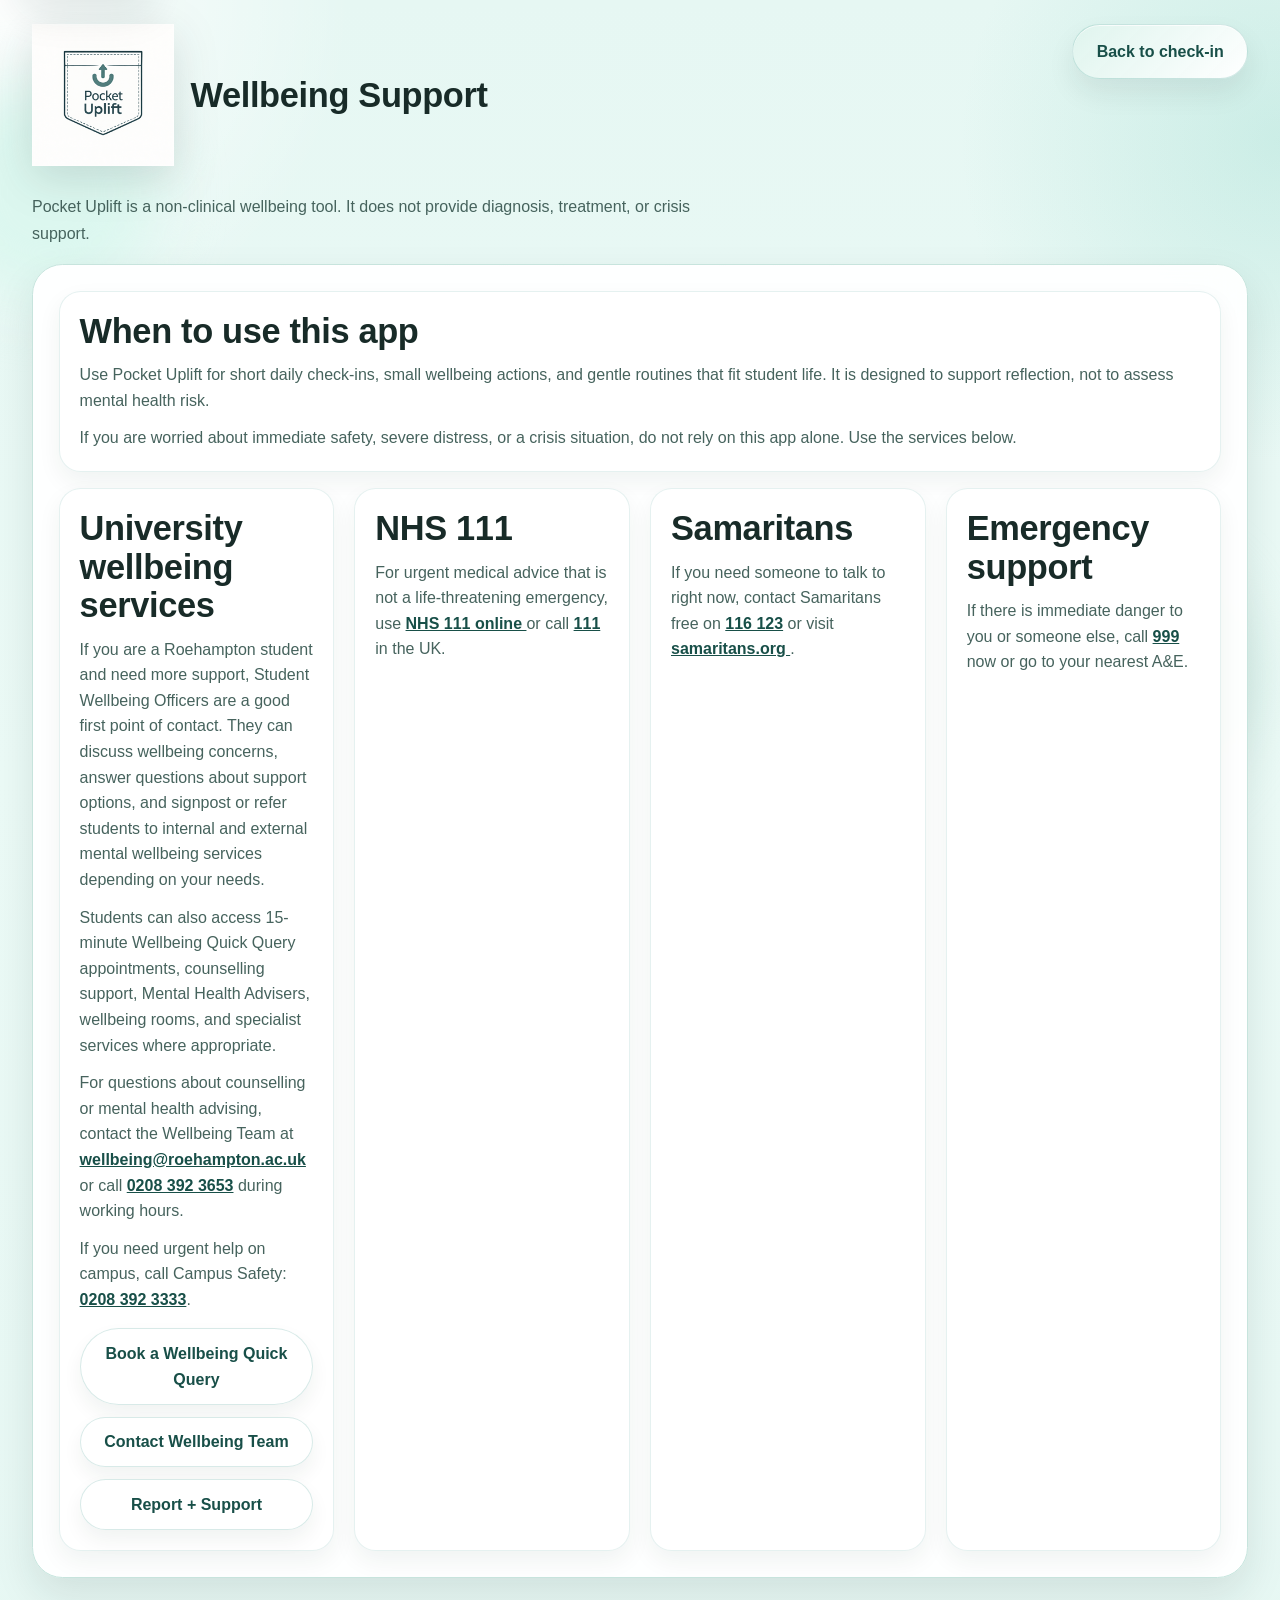
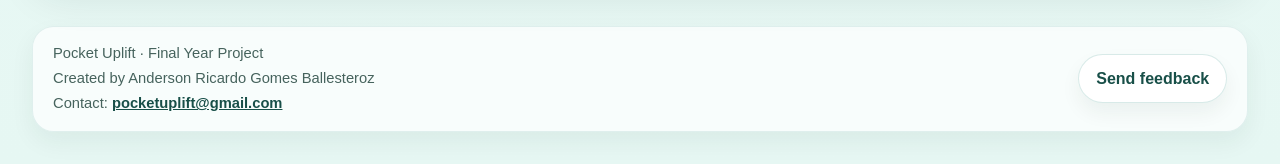
==== commit 40972376: "docs: remove redundant support hero chips" ====
--- a/app/support.html
+++ b/app/support.html
@@ -28,11 +28,6 @@
           Pocket Uplift is a non-clinical wellbeing tool. It does not provide diagnosis, treatment,
           or crisis support.
         </p>
-        <div class="hero-notes" aria-label="Support principles">
-          <span class="hero-pill">Non-clinical</span>
-          <span class="hero-pill">Clear signposting</span>
-          <span class="hero-pill">Student-safe tone</span>
-        </div>
       </div>
       <nav class="header-actions" aria-label="Primary">
         <a class="nav-link" href="index.html">Back to check-in</a>
@@ -71,23 +66,14 @@
             <p>
               For questions about counselling or mental health advising, contact the Wellbeing Team
               at
-              <a class="inline-link" href="mailto:wellbeing@roehampton.ac.uk">
-                <span class="link-icon" aria-hidden="true">✉</span>
-                wellbeing@roehampton.ac.uk
-              </a>
+              <a class="inline-link" href="mailto:wellbeing@roehampton.ac.uk">wellbeing@roehampton.ac.uk</a>
               or call
-              <a class="inline-link" href="tel:+442083923653">
-                <span class="link-icon" aria-hidden="true">☎</span>
-                0208 392 3653
-              </a>
+              <a class="inline-link" href="tel:+442083923653">0208 392 3653</a>
               during working hours.
             </p>
             <p>
               If you need urgent help on campus, call Campus Safety:
-              <a class="inline-link" href="tel:+442083923333">
-                <span class="link-icon" aria-hidden="true">☎</span>
-                0208 392 3333
-              </a>.
+              <a class="inline-link" href="tel:+442083923333">0208 392 3333</a>.
             </p>
             <div class="support-actions" aria-label="University wellbeing links">
               <a
@@ -96,14 +82,12 @@
                 target="_blank"
                 rel="noopener noreferrer"
               >
-                <span class="link-icon" aria-hidden="true">↗</span>
                 Book a Wellbeing Quick Query
               </a>
               <a
                 class="support-link"
                 href="mailto:wellbeing@roehampton.ac.uk?subject=Wellbeing%20support%20enquiry"
               >
-                <span class="link-icon" aria-hidden="true">✉</span>
                 Contact Wellbeing Team
               </a>
               <a
@@ -112,7 +96,6 @@
                 target="_blank"
                 rel="noopener noreferrer"
               >
-                <span class="link-icon" aria-hidden="true">↗</span>
                 Report + Support
               </a>
             </div>
@@ -128,15 +111,9 @@
                 target="_blank"
                 rel="noopener noreferrer"
               >
-                <span class="link-icon" aria-hidden="true">↗</span>
                 NHS 111 online
               </a>
-              or call
-              <a class="inline-link" href="tel:111">
-                <span class="link-icon" aria-hidden="true">☎</span>
-                111
-              </a>
-              in the UK.
+              or call <a class="inline-link" href="tel:111">111</a> in the UK.
             </p>
           </article>
 
@@ -144,10 +121,7 @@
             <h2>Samaritans</h2>
             <p>
               If you need someone to talk to right now, contact Samaritans free on
-              <a class="inline-link" href="tel:116123">
-                <span class="link-icon" aria-hidden="true">☎</span>
-                116 123
-              </a>
+              <a class="inline-link" href="tel:116123">116 123</a>
               or visit
               <a
                 class="inline-link"
@@ -155,7 +129,6 @@
                 target="_blank"
                 rel="noopener noreferrer"
               >
-                <span class="link-icon" aria-hidden="true">↗</span>
                 samaritans.org
               </a>.
             </p>
@@ -165,10 +138,7 @@
             <h2>Emergency support</h2>
             <p>
               If there is immediate danger to you or someone else, call
-              <a class="inline-link" href="tel:999">
-                <span class="link-icon" aria-hidden="true">☎</span>
-                999
-              </a>
+              <a class="inline-link" href="tel:999">999</a>
               now or go to your
               nearest A&amp;E.
             </p>
--- a/app/styles.css
+++ b/app/styles.css
@@ -126,8 +126,81 @@
 }
 
 body.dyslexia-font {
-  --font-body: Verdana, Arial, sans-serif;
-  --font-display: Verdana, Arial, sans-serif;
+  --font-body: Verdana, Tahoma, Arial, sans-serif;
+  --font-display: Verdana, Tahoma, Arial, sans-serif;
+  --line-body: 1.78;
+  letter-spacing: 0.015em;
+  word-spacing: 0.05em;
+}
+
+body.dyslexia-font h1,
+body.dyslexia-font h2,
+body.dyslexia-font h3,
+body.dyslexia-font .header-title,
+body.dyslexia-font .brand-name {
+  letter-spacing: 0;
+  line-height: 1.18;
+}
+
+body.dyslexia-font .tagline,
+body.dyslexia-font .muted,
+body.dyslexia-font .compact,
+body.dyslexia-font .section-subcopy,
+body.dyslexia-font .context-card span,
+body.dyslexia-font .result-reason,
+body.dyslexia-font .result-note,
+body.dyslexia-font .support-card p,
+body.dyslexia-font .metric-note,
+body.dyslexia-font .empty-state,
+body.dyslexia-font .site-footer__copy p {
+  line-height: 1.82;
+}
+
+body.dyslexia-font p + p,
+body.dyslexia-font .support-card p + p,
+body.dyslexia-font .metric-note + .metric-note,
+body.dyslexia-font .result-note + .result-note {
+  margin-top: 1rem;
+}
+
+body.dyslexia-font label,
+body.dyslexia-font .toggle span,
+body.dyslexia-font .feedback-button,
+body.dyslexia-font .button-primary,
+body.dyslexia-font .button-secondary,
+body.dyslexia-font .nav-link,
+body.dyslexia-font .support-link,
+body.dyslexia-font .footer-link {
+  letter-spacing: 0.01em;
+}
+
+body.dyslexia-font .context-card,
+body.dyslexia-font .result-card,
+body.dyslexia-font .support-card,
+body.dyslexia-font .info-tile,
+body.dyslexia-font .empty-state {
+  text-wrap: pretty;
+}
+
+@media (max-width: 640px) {
+  body.dyslexia-font {
+    font-size: 1.03rem;
+    letter-spacing: 0.018em;
+    word-spacing: 0.06em;
+  }
+
+  body.dyslexia-font .tagline,
+  body.dyslexia-font .muted,
+  body.dyslexia-font .compact,
+  body.dyslexia-font .section-subcopy,
+  body.dyslexia-font .context-card span,
+  body.dyslexia-font .result-reason,
+  body.dyslexia-font .result-note,
+  body.dyslexia-font .support-card p,
+  body.dyslexia-font .metric-note,
+  body.dyslexia-font .empty-state {
+    line-height: 1.88;
+  }
 }
 
 body.support-page .page-shell {
@@ -250,6 +323,7 @@
 .hero-pill {
   display: inline-flex;
   align-items: center;
+  gap: 0.45rem;
   min-height: 2.5rem;
   padding: 0.55rem 0.85rem;
   border-radius: var(--radius-pill);
@@ -258,6 +332,15 @@
   color: var(--color-ink-700);
   font-size: 0.88rem;
   cursor: default;
+}
+
+.hero-pill__icon {
+  display: inline-flex;
+  align-items: center;
+  justify-content: center;
+  flex: 0 0 auto;
+  line-height: 1;
+  font-size: 0.95em;
 }
 
 .nav-link,
@@ -329,6 +412,75 @@
 
 .support-cta__link {
   flex: 0 0 auto;
+}
+
+.display-options {
+  padding-bottom: var(--space-5);
+}
+
+.display-options__card {
+  display: flex;
+  align-items: center;
+  justify-content: space-between;
+  gap: var(--space-5);
+  padding: var(--space-5);
+  background:
+    radial-gradient(circle at top right, rgba(221, 247, 239, 0.6), transparent 10rem),
+    linear-gradient(180deg, rgba(255, 255, 255, 0.98), rgba(245, 252, 249, 0.95));
+  border-color: rgba(42, 140, 128, 0.12);
+}
+
+.display-options__copy {
+  display: grid;
+  gap: var(--space-2);
+}
+
+.display-options__card .settings-panel {
+  min-width: min(100%, 18rem);
+}
+
+@media (min-width: 920px) {
+  .display-options {
+    display: flex;
+    justify-content: flex-end;
+    position: relative;
+    top: -5.25rem;
+    margin-bottom: -5.25rem;
+    padding-bottom: var(--space-4);
+  }
+
+  .display-options__card {
+    width: min(100%, 30rem);
+    padding: var(--space-4);
+    gap: var(--space-3);
+    align-items: flex-start;
+  }
+
+  .display-options__copy {
+    gap: var(--space-1);
+  }
+
+  .display-options__copy .section-kicker {
+    margin-bottom: var(--space-2);
+    font-size: 0.7rem;
+    letter-spacing: 0.12em;
+  }
+
+  .display-options__copy h2 {
+    font-size: 1.2rem;
+    line-height: 1.18;
+  }
+
+  .display-options__card .settings-panel {
+    width: 100%;
+    min-width: 0;
+    gap: var(--space-2);
+  }
+
+  .display-options__card .toggle {
+    min-height: 2.8rem;
+    padding: 0.7rem 0.9rem;
+  }
 }
 
 .site-footer__content {
@@ -1068,6 +1220,21 @@
     width: 100%;
   }
 
+  .display-options {
+    padding-bottom: var(--space-4);
+  }
+
+  .display-options__card {
+    align-items: flex-start;
+    flex-direction: column;
+    gap: var(--space-4);
+    padding: var(--space-4);
+  }
+
+  .display-options__card .settings-panel {
+    width: 100%;
+  }
+
   .site-footer__content {
     align-items: flex-start;
     padding: var(--space-4);
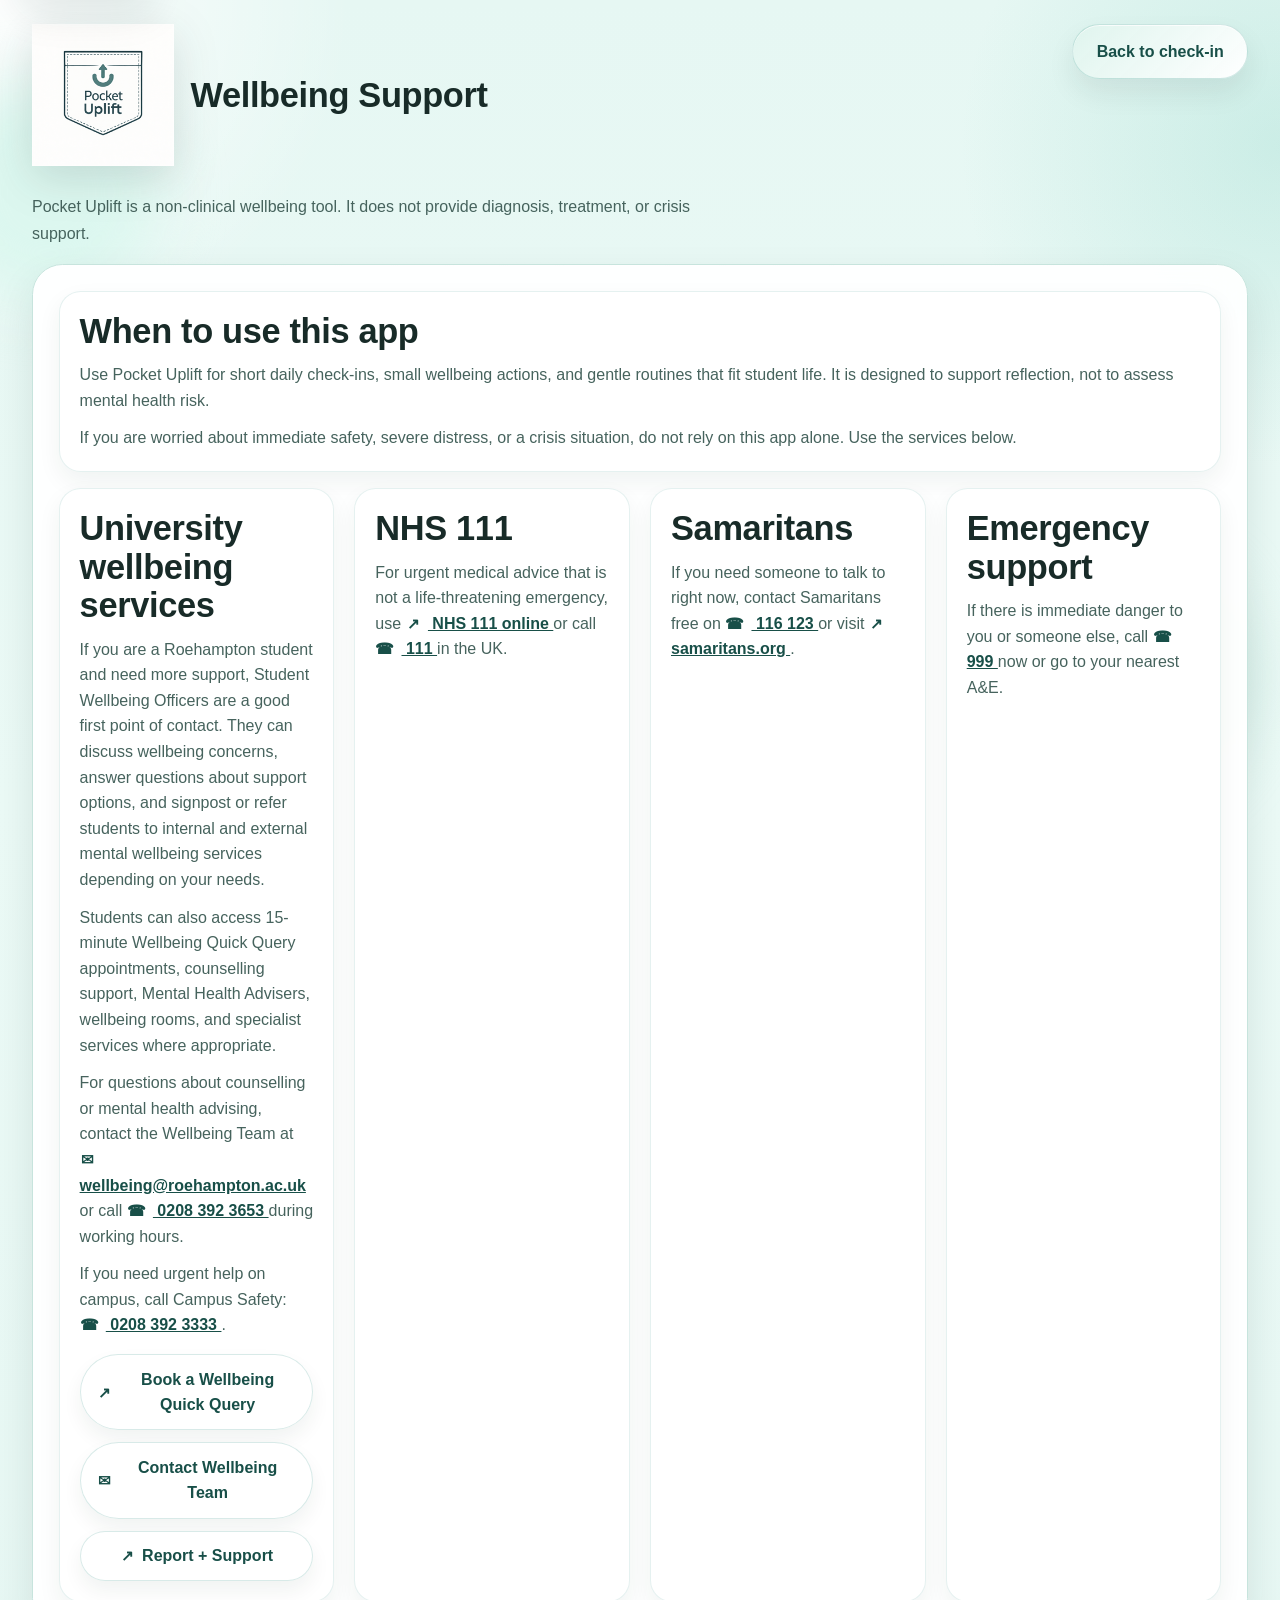
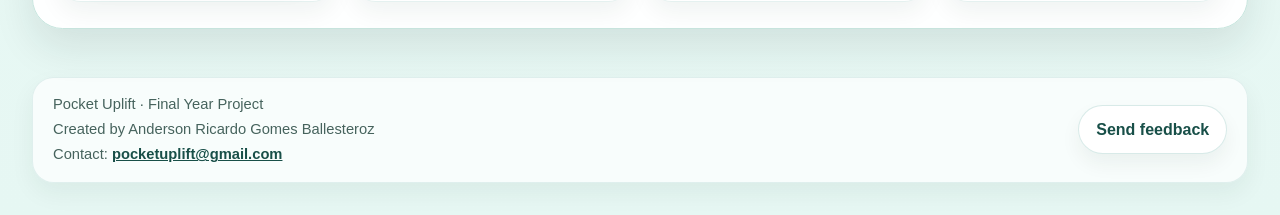
==== commit 12b96abb: "fix: restore support action icons after hero cleanup" ====
--- a/app/support.html
+++ b/app/support.html
@@ -66,14 +66,23 @@
             <p>
               For questions about counselling or mental health advising, contact the Wellbeing Team
               at
-              <a class="inline-link" href="mailto:wellbeing@roehampton.ac.uk">wellbeing@roehampton.ac.uk</a>
+              <a class="inline-link" href="mailto:wellbeing@roehampton.ac.uk">
+                <span class="link-icon" aria-hidden="true">✉</span>
+                wellbeing@roehampton.ac.uk
+              </a>
               or call
-              <a class="inline-link" href="tel:+442083923653">0208 392 3653</a>
+              <a class="inline-link" href="tel:+442083923653">
+                <span class="link-icon" aria-hidden="true">☎</span>
+                0208 392 3653
+              </a>
               during working hours.
             </p>
             <p>
               If you need urgent help on campus, call Campus Safety:
-              <a class="inline-link" href="tel:+442083923333">0208 392 3333</a>.
+              <a class="inline-link" href="tel:+442083923333">
+                <span class="link-icon" aria-hidden="true">☎</span>
+                0208 392 3333
+              </a>.
             </p>
             <div class="support-actions" aria-label="University wellbeing links">
               <a
@@ -82,12 +91,14 @@
                 target="_blank"
                 rel="noopener noreferrer"
               >
+                <span class="link-icon" aria-hidden="true">↗</span>
                 Book a Wellbeing Quick Query
               </a>
               <a
                 class="support-link"
                 href="mailto:wellbeing@roehampton.ac.uk?subject=Wellbeing%20support%20enquiry"
               >
+                <span class="link-icon" aria-hidden="true">✉</span>
                 Contact Wellbeing Team
               </a>
               <a
@@ -96,6 +107,7 @@
                 target="_blank"
                 rel="noopener noreferrer"
               >
+                <span class="link-icon" aria-hidden="true">↗</span>
                 Report + Support
               </a>
             </div>
@@ -111,9 +123,15 @@
                 target="_blank"
                 rel="noopener noreferrer"
               >
+                <span class="link-icon" aria-hidden="true">↗</span>
                 NHS 111 online
               </a>
-              or call <a class="inline-link" href="tel:111">111</a> in the UK.
+              or call
+              <a class="inline-link" href="tel:111">
+                <span class="link-icon" aria-hidden="true">☎</span>
+                111
+              </a>
+              in the UK.
             </p>
           </article>
 
@@ -121,7 +139,10 @@
             <h2>Samaritans</h2>
             <p>
               If you need someone to talk to right now, contact Samaritans free on
-              <a class="inline-link" href="tel:116123">116 123</a>
+              <a class="inline-link" href="tel:116123">
+                <span class="link-icon" aria-hidden="true">☎</span>
+                116 123
+              </a>
               or visit
               <a
                 class="inline-link"
@@ -129,6 +150,7 @@
                 target="_blank"
                 rel="noopener noreferrer"
               >
+                <span class="link-icon" aria-hidden="true">↗</span>
                 samaritans.org
               </a>.
             </p>
@@ -138,7 +160,10 @@
             <h2>Emergency support</h2>
             <p>
               If there is immediate danger to you or someone else, call
-              <a class="inline-link" href="tel:999">999</a>
+              <a class="inline-link" href="tel:999">
+                <span class="link-icon" aria-hidden="true">☎</span>
+                999
+              </a>
               now or go to your
               nearest A&amp;E.
             </p>
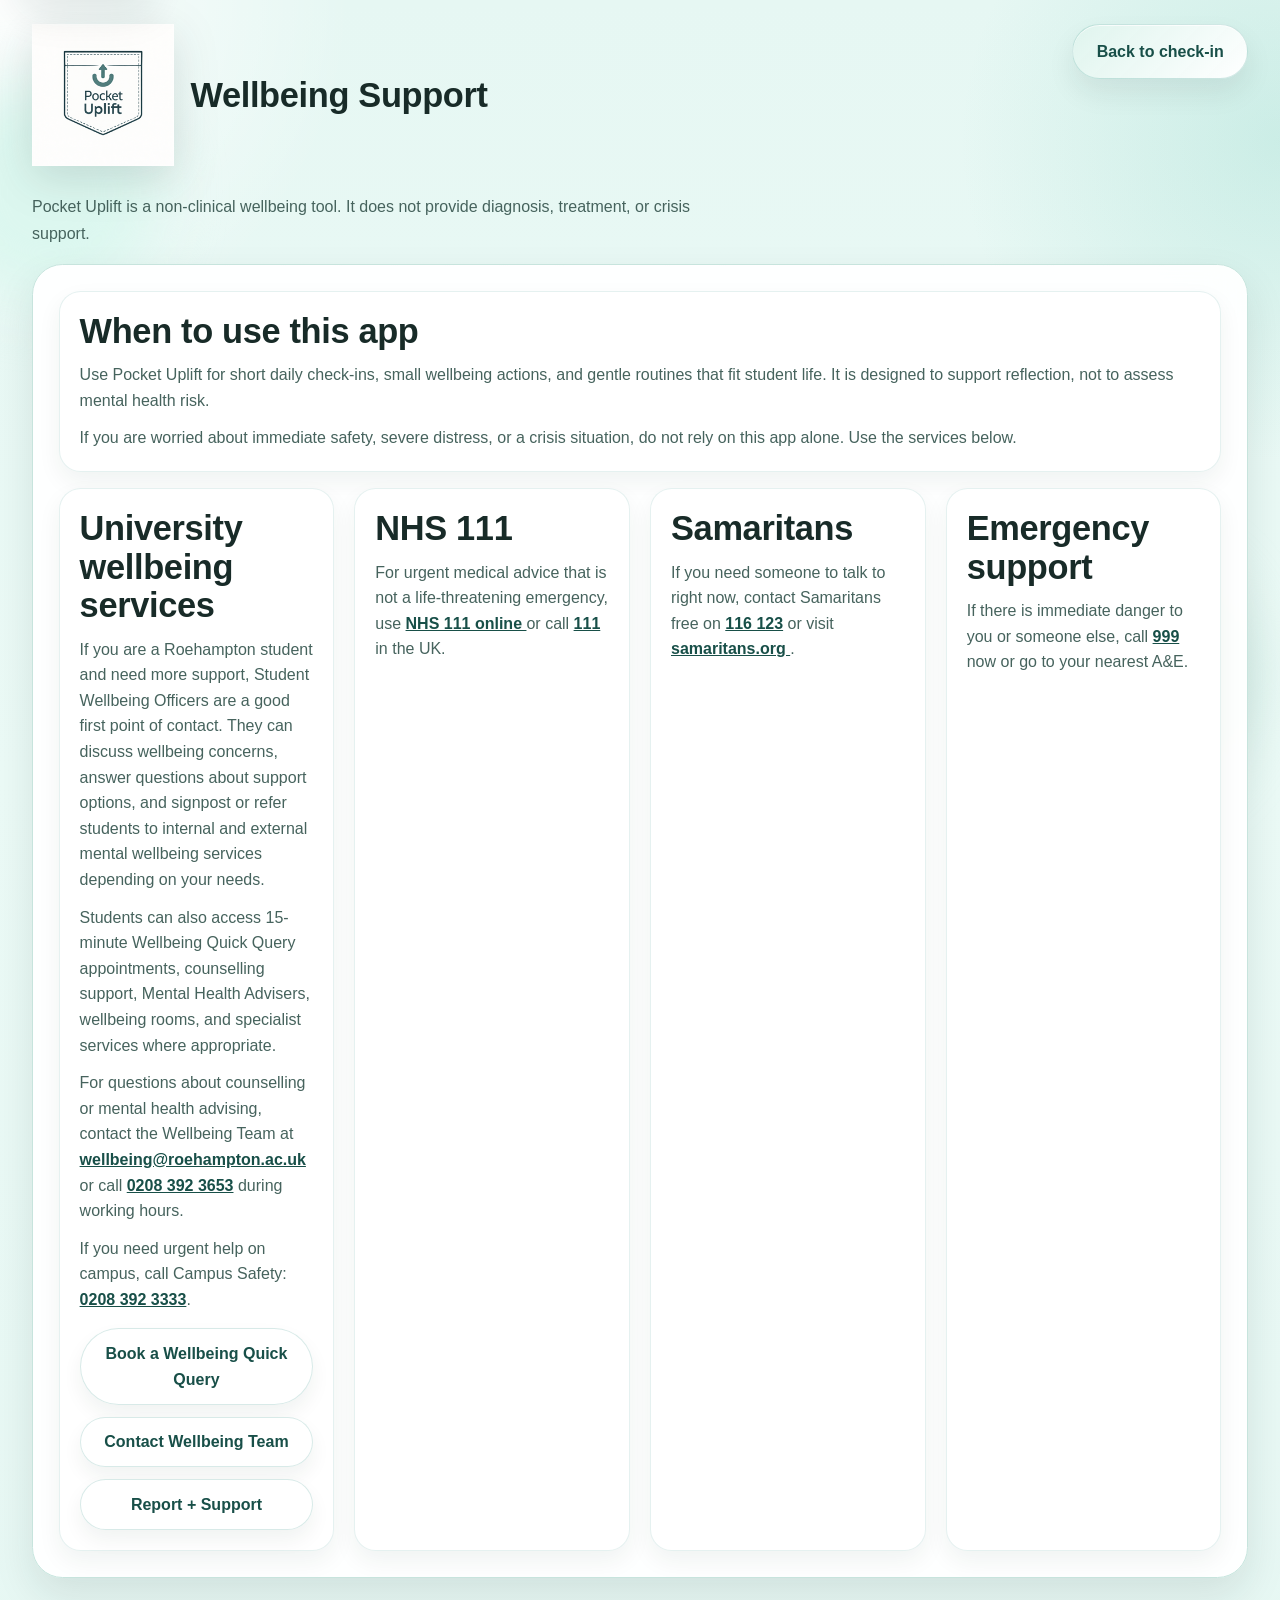
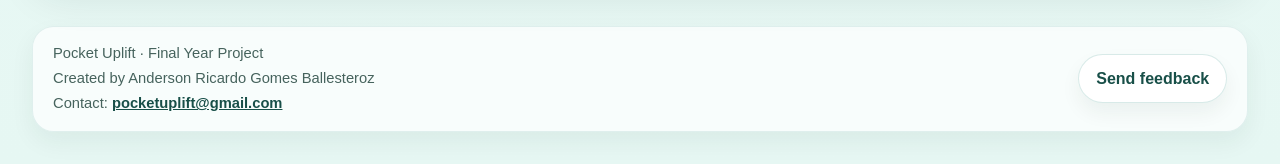
==== commit 424aceb6: "docs: remove support page link icons" ====
--- a/app/support.html
+++ b/app/support.html
@@ -66,23 +66,14 @@
             <p>
               For questions about counselling or mental health advising, contact the Wellbeing Team
               at
-              <a class="inline-link" href="mailto:wellbeing@roehampton.ac.uk">
-                <span class="link-icon" aria-hidden="true">✉</span>
-                wellbeing@roehampton.ac.uk
-              </a>
+              <a class="inline-link" href="mailto:wellbeing@roehampton.ac.uk">wellbeing@roehampton.ac.uk</a>
               or call
-              <a class="inline-link" href="tel:+442083923653">
-                <span class="link-icon" aria-hidden="true">☎</span>
-                0208 392 3653
-              </a>
+              <a class="inline-link" href="tel:+442083923653">0208 392 3653</a>
               during working hours.
             </p>
             <p>
               If you need urgent help on campus, call Campus Safety:
-              <a class="inline-link" href="tel:+442083923333">
-                <span class="link-icon" aria-hidden="true">☎</span>
-                0208 392 3333
-              </a>.
+              <a class="inline-link" href="tel:+442083923333">0208 392 3333</a>.
             </p>
             <div class="support-actions" aria-label="University wellbeing links">
               <a
@@ -91,14 +82,12 @@
                 target="_blank"
                 rel="noopener noreferrer"
               >
-                <span class="link-icon" aria-hidden="true">↗</span>
                 Book a Wellbeing Quick Query
               </a>
               <a
                 class="support-link"
                 href="mailto:wellbeing@roehampton.ac.uk?subject=Wellbeing%20support%20enquiry"
               >
-                <span class="link-icon" aria-hidden="true">✉</span>
                 Contact Wellbeing Team
               </a>
               <a
@@ -107,7 +96,6 @@
                 target="_blank"
                 rel="noopener noreferrer"
               >
-                <span class="link-icon" aria-hidden="true">↗</span>
                 Report + Support
               </a>
             </div>
@@ -123,14 +111,10 @@
                 target="_blank"
                 rel="noopener noreferrer"
               >
-                <span class="link-icon" aria-hidden="true">↗</span>
                 NHS 111 online
               </a>
               or call
-              <a class="inline-link" href="tel:111">
-                <span class="link-icon" aria-hidden="true">☎</span>
-                111
-              </a>
+              <a class="inline-link" href="tel:111">111</a>
               in the UK.
             </p>
           </article>
@@ -139,10 +123,7 @@
             <h2>Samaritans</h2>
             <p>
               If you need someone to talk to right now, contact Samaritans free on
-              <a class="inline-link" href="tel:116123">
-                <span class="link-icon" aria-hidden="true">☎</span>
-                116 123
-              </a>
+              <a class="inline-link" href="tel:116123">116 123</a>
               or visit
               <a
                 class="inline-link"
@@ -150,7 +131,6 @@
                 target="_blank"
                 rel="noopener noreferrer"
               >
-                <span class="link-icon" aria-hidden="true">↗</span>
                 samaritans.org
               </a>.
             </p>
@@ -160,10 +140,7 @@
             <h2>Emergency support</h2>
             <p>
               If there is immediate danger to you or someone else, call
-              <a class="inline-link" href="tel:999">
-                <span class="link-icon" aria-hidden="true">☎</span>
-                999
-              </a>
+              <a class="inline-link" href="tel:999">999</a>
               now or go to your
               nearest A&amp;E.
             </p>
--- a/app/styles.css
+++ b/app/styles.css
@@ -1146,16 +1146,6 @@
     background-color 180ms ease;
 }
 
-.link-icon {
-  display: inline-flex;
-  align-items: center;
-  justify-content: center;
-  min-width: 1em;
-  margin-right: 0.45rem;
-  line-height: 1;
-  font-size: 0.95em;
-}
-
 .support-link:hover {
   transform: translateY(-1px);
   border-color: rgba(42, 140, 128, 0.3);
